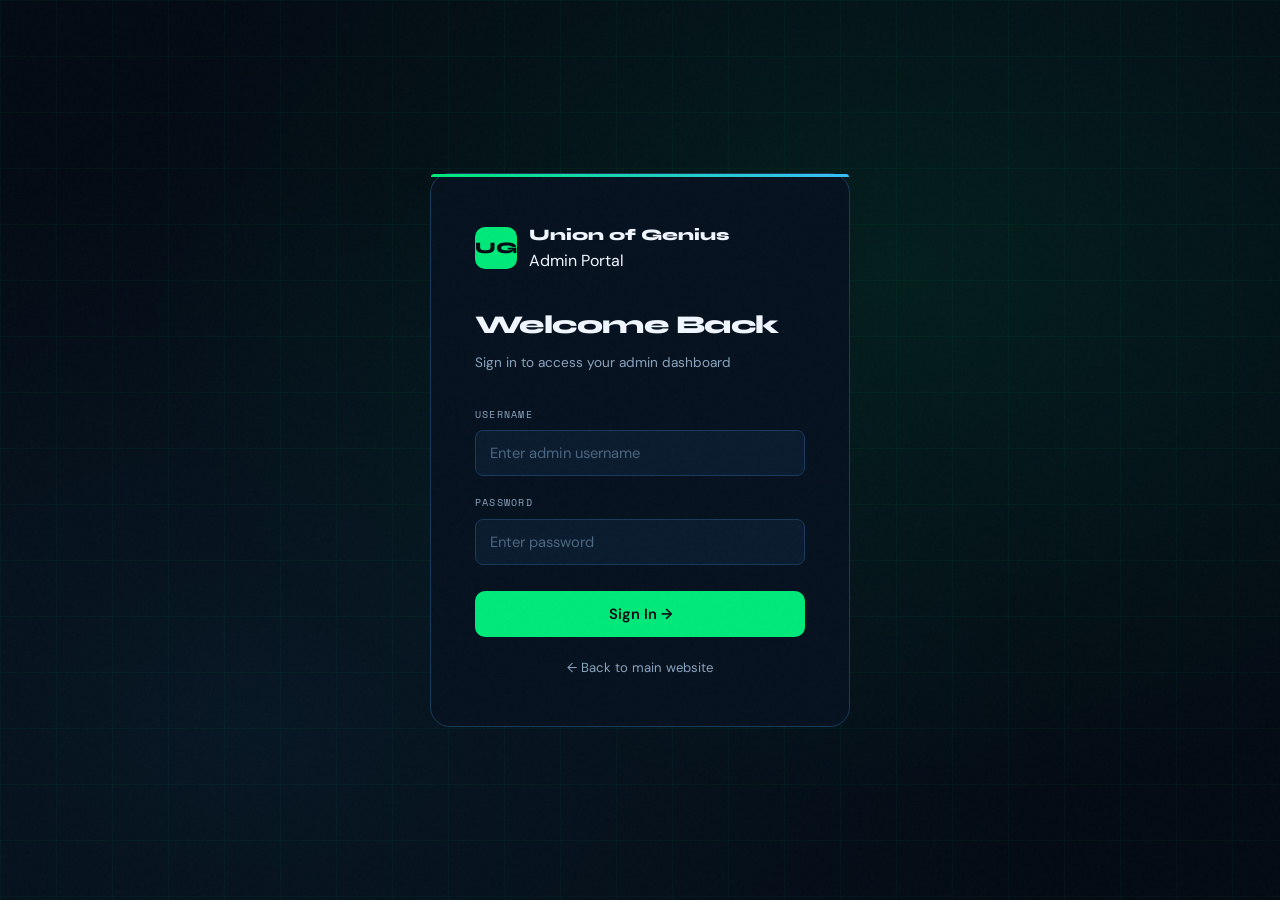
==== admin/admin.html @ cf01356b "Add files via upload" ====
<!DOCTYPE html>
<html lang="en">
<head>
  <meta charset="UTF-8">
  <meta name="viewport" content="width=device-width, initial-scale=1.0">
  <title>Admin Panel — Union of Genius</title>
  <link rel="preconnect" href="https://fonts.googleapis.com">
  <link href="https://fonts.googleapis.com/css2?family=Syne:wght@400;600;700;800&family=DM+Sans:opsz,wght@9..40,300;9..40,400;9..40,500&family=Space+Mono:wght@400;700&display=swap" rel="stylesheet">
  <style>
    /* ── VARIABLES ── */
    :root {
      --bg-deep: #040b14;
      --bg-card: #071220;
      --bg-mid: #0a1c2e;
      --accent-green: #00e879;
      --accent-green-dim: #00e87920;
      --accent-amber: #ffb547;
      --accent-blue: #38bdf8;
      --accent-red: #ff5b5b;
      --text-primary: #f0f6ff;
      --text-muted: #8ba4be;
      --text-dim: #4d6680;
      --border: #0f2540;
      --border-bright: #1a3a5c;
      --font-display: 'Syne', sans-serif;
      --font-body: 'DM Sans', sans-serif;
      --font-mono: 'Space Mono', monospace;
      --sidebar-w: 240px;
      --radius: 12px;
    }

    *, *::before, *::after { box-sizing: border-box; margin: 0; padding: 0; }
    html { scroll-behavior: smooth; }
    body {
      background: var(--bg-deep);
      color: var(--text-primary);
      font-family: var(--font-body);
      line-height: 1.6;
      min-height: 100vh;
    }
    ::selection { background: var(--accent-green); color: var(--bg-deep); }
    ::-webkit-scrollbar { width: 4px; }
    ::-webkit-scrollbar-track { background: var(--bg-deep); }
    ::-webkit-scrollbar-thumb { background: var(--accent-green); border-radius: 2px; }

    /* ── NOISE ── */
    body::before {
      content: '';
      position: fixed; inset: 0;
      background-image: url("data:image/svg+xml,%3Csvg viewBox='0 0 256 256' xmlns='http://www.w3.org/2000/svg'%3E%3Cfilter id='n'%3E%3CfeTurbulence type='fractalNoise' baseFrequency='0.9' numOctaves='4' stitchTiles='stitch'/%3E%3C/filter%3E%3Crect width='100%25' height='100%25' filter='url(%23n)' opacity='0.035'/%3E%3C/svg%3E");
      pointer-events: none; z-index: 9999; opacity: 0.4;
    }

    /* ════════════ LOGIN SCREEN ════════════ */
    #login-screen {
      min-height: 100vh;
      display: flex;
      align-items: center;
      justify-content: center;
      padding: 24px;
      background:
        radial-gradient(ellipse at 70% 30%, rgba(0,232,121,0.09) 0%, transparent 60%),
        radial-gradient(ellipse at 20% 80%, rgba(56,189,248,0.07) 0%, transparent 55%),
        var(--bg-deep);
    }
    #login-screen::after {
      content: '';
      position: fixed; inset: 0;
      background-image: linear-gradient(rgba(0,232,121,0.04) 1px, transparent 1px),
        linear-gradient(90deg, rgba(0,232,121,0.04) 1px, transparent 1px);
      background-size: 56px 56px;
      pointer-events: none;
    }
    .login-box {
      background: var(--bg-card);
      border: 1px solid var(--border-bright);
      border-radius: 20px;
      padding: 48px 44px;
      width: 100%;
      max-width: 420px;
      position: relative;
      z-index: 1;
      animation: fadeUp .5s ease both;
    }
    @keyframes fadeUp { from{opacity:0;transform:translateY(24px)} to{opacity:1;transform:translateY(0)} }
    .login-box::before {
      content: '';
      position: absolute; top: 0; left: 0; right: 0; height: 3px;
      background: linear-gradient(90deg, var(--accent-green), var(--accent-blue));
      border-radius: 20px 20px 0 0;
    }
    .login-logo {
      display: flex; align-items: center; gap: 12px; margin-bottom: 32px;
    }
    .login-logo-icon {
      width: 42px; height: 42px; background: var(--accent-green);
      border-radius: 10px; display: flex; align-items: center; justify-content: center;
      font-family: var(--font-display); font-weight: 800; font-size: 1rem; color: var(--bg-deep);
    }
    .login-logo-text { font-family: var(--font-display); font-weight: 800; font-size: 1rem; }
    .login-logo-sub { font-family: var(--font-mono); font-size: 0.58rem; color: var(--accent-green); letter-spacing: 0.1em; text-transform: uppercase; }
    .login-box h2 { font-family: var(--font-display); font-size: 1.6rem; font-weight: 800; margin-bottom: 6px; letter-spacing: -0.02em; }
    .login-box .login-sub { font-size: 0.85rem; color: var(--text-muted); margin-bottom: 32px; }
    .form-group { margin-bottom: 18px; }
    .form-group label {
      display: block; font-family: var(--font-mono); font-size: 0.65rem;
      letter-spacing: 0.12em; text-transform: uppercase; color: var(--text-muted); margin-bottom: 8px;
    }
    .form-group input, .form-group select, .form-group textarea {
      width: 100%; background: var(--bg-mid); border: 1px solid var(--border-bright);
      border-radius: 8px; padding: 12px 14px; color: var(--text-primary);
      font-family: var(--font-body); font-size: 0.92rem; outline: none;
      transition: border-color .2s, box-shadow .2s;
    }
    .form-group input:focus, .form-group select:focus, .form-group textarea:focus {
      border-color: var(--accent-green); box-shadow: 0 0 0 3px rgba(0,232,121,.1);
    }
    .form-group input::placeholder { color: var(--text-dim); }
    .btn {
      display: inline-flex; align-items: center; gap: 8px; padding: 13px 24px;
      border-radius: 10px; font-family: var(--font-body); font-weight: 600;
      font-size: 0.92rem; cursor: pointer; border: none; transition: all .22s; text-decoration: none;
    }
    .btn-primary { background: var(--accent-green); color: var(--bg-deep); }
    .btn-primary:hover { background: #00ff88; transform: translateY(-1px); box-shadow: 0 8px 24px rgba(0,232,121,.28); }
    .btn-full { width: 100%; justify-content: center; }
    .btn-sm { padding: 7px 14px; font-size: 0.8rem; border-radius: 7px; }
    .btn-outline { background: transparent; color: var(--text-primary); border: 1px solid var(--border-bright); }
    .btn-outline:hover { border-color: var(--accent-green); color: var(--accent-green); }
    .btn-danger { background: var(--accent-red); color: #fff; }
    .btn-danger:hover { background: #ff3a3a; }
    .login-error {
      background: rgba(255,91,91,.12); border: 1px solid rgba(255,91,91,.3);
      color: var(--accent-red); border-radius: 8px; padding: 10px 14px;
      font-size: 0.84rem; margin-bottom: 18px; display: none;
    }
    .login-back {
      display: flex; align-items: center; gap: 6px; margin-top: 20px;
      font-size: 0.82rem; color: var(--text-muted); justify-content: center;
      text-decoration: none; transition: color .2s;
    }
    .login-back:hover { color: var(--accent-green); }

    /* ════════════ ADMIN LAYOUT ════════════ */
    #admin-panel { display: none; }
    #admin-panel.visible { display: flex; min-height: 100vh; }

    /* SIDEBAR */
    .sidebar {
      width: var(--sidebar-w);
      background: var(--bg-card);
      border-right: 1px solid var(--border);
      display: flex; flex-direction: column;
      position: fixed; top: 0; left: 0; bottom: 0;
      z-index: 100;
      transition: transform .3s;
    }
    .sidebar-logo {
      display: flex; align-items: center; gap: 10px;
      padding: 22px 20px; border-bottom: 1px solid var(--border);
    }
    .sidebar-logo-icon {
      width: 34px; height: 34px; background: var(--accent-green); border-radius: 7px;
      display: flex; align-items: center; justify-content: center;
      font-family: var(--font-display); font-weight: 800; font-size: 0.82rem; color: var(--bg-deep);
    }
    .sidebar-logo-text { font-family: var(--font-display); font-weight: 700; font-size: 0.88rem; }
    .sidebar-logo-badge {
      font-family: var(--font-mono); font-size: 0.55rem; color: var(--accent-green);
      letter-spacing: 0.1em; text-transform: uppercase;
    }
    .sidebar-nav { padding: 16px 10px; flex: 1; }
    .sidebar-section-label {
      font-family: var(--font-mono); font-size: 0.58rem; letter-spacing: 0.14em;
      text-transform: uppercase; color: var(--text-dim); padding: 10px 10px 6px;
    }
    .sidebar-link {
      display: flex; align-items: center; gap: 10px; padding: 10px 12px;
      border-radius: 8px; cursor: pointer; transition: background .18s, color .18s;
      color: var(--text-muted); font-size: 0.88rem; font-weight: 500; margin-bottom: 2px;
      border: none; background: none; width: 100%; text-align: left;
    }
    .sidebar-link:hover { background: var(--border); color: var(--text-primary); }
    .sidebar-link.active { background: var(--accent-green-dim); color: var(--accent-green); }
    .sidebar-link .link-icon { font-size: 1rem; width: 20px; text-align: center; }
    .sidebar-link .badge {
      margin-left: auto; background: var(--accent-green); color: var(--bg-deep);
      font-family: var(--font-mono); font-size: 0.6rem; padding: 2px 7px; border-radius: 100px; font-weight: 700;
    }
    .sidebar-footer {
      padding: 16px; border-top: 1px solid var(--border);
    }
    .admin-user {
      display: flex; align-items: center; gap: 10px; margin-bottom: 12px;
    }
    .admin-avatar {
      width: 34px; height: 34px; background: var(--accent-green); border-radius: 50%;
      display: flex; align-items: center; justify-content: center;
      font-family: var(--font-display); font-weight: 800; font-size: 0.75rem; color: var(--bg-deep);
    }
    .admin-name { font-size: 0.84rem; font-weight: 600; }
    .admin-role { font-family: var(--font-mono); font-size: 0.58rem; color: var(--accent-green); letter-spacing: 0.08em; }
    .logout-btn {
      width: 100%; display: flex; align-items: center; gap: 8px;
      padding: 9px 12px; background: transparent; border: 1px solid var(--border);
      border-radius: 8px; color: var(--text-muted); font-size: 0.82rem; cursor: pointer;
      transition: all .2s; font-family: var(--font-body);
    }
    .logout-btn:hover { border-color: var(--accent-red); color: var(--accent-red); }

    /* MAIN CONTENT */
    .main-content {
      margin-left: var(--sidebar-w);
      flex: 1; padding: 32px;
      min-height: 100vh;
    }
    .topbar {
      display: flex; align-items: center; justify-content: space-between;
      margin-bottom: 32px; flex-wrap: wrap; gap: 16px;
    }
    .topbar h1 { font-family: var(--font-display); font-size: 1.8rem; font-weight: 800; letter-spacing: -0.02em; }
    .topbar-right { display: flex; align-items: center; gap: 12px; }
    .label { font-family: var(--font-mono); font-size: 0.65rem; letter-spacing: 0.16em; text-transform: uppercase; color: var(--accent-green); }

    /* PANELS */
    .panel { display: none; }
    .panel.active { display: block; }

    /* STATS STRIP */
    .stats-strip {
      display: grid; grid-template-columns: repeat(4,1fr); gap: 16px; margin-bottom: 28px;
    }
    .stat-tile {
      background: var(--bg-card); border: 1px solid var(--border);
      border-radius: var(--radius); padding: 20px 22px; position: relative; overflow: hidden;
    }
    .stat-tile::before {
      content: ''; position: absolute; top: 0; left: 0; width: 3px; height: 100%;
      background: var(--accent-green);
    }
    .stat-tile.amber::before { background: var(--accent-amber); }
    .stat-tile.blue::before { background: var(--accent-blue); }
    .stat-tile.red::before { background: var(--accent-red); }
    .stat-tile-num { font-family: var(--font-display); font-size: 2rem; font-weight: 800; line-height: 1; margin-bottom: 4px; }
    .stat-tile-label { font-size: 0.78rem; color: var(--text-muted); }

    /* TABLE */
    .table-wrap {
      background: var(--bg-card); border: 1px solid var(--border);
      border-radius: var(--radius); overflow: hidden;
    }
    .table-toolbar {
      display: flex; align-items: center; gap: 12px; padding: 16px 20px;
      border-bottom: 1px solid var(--border); flex-wrap: wrap;
    }
    .table-toolbar h3 { font-family: var(--font-display); font-size: 1rem; font-weight: 700; margin-right: auto; }
    .search-input {
      background: var(--bg-mid); border: 1px solid var(--border-bright); border-radius: 7px;
      padding: 8px 12px; color: var(--text-primary); font-family: var(--font-body);
      font-size: 0.84rem; outline: none; width: 200px;
    }
    .search-input:focus { border-color: var(--accent-green); }
    .search-input::placeholder { color: var(--text-dim); }
    select.filter-select {
      background: var(--bg-mid); border: 1px solid var(--border-bright); border-radius: 7px;
      padding: 8px 12px; color: var(--text-primary); font-family: var(--font-body);
      font-size: 0.84rem; outline: none; cursor: pointer;
    }
    select.filter-select:focus { border-color: var(--accent-green); }
    .data-table { width: 100%; border-collapse: collapse; }
    .data-table th {
      text-align: left; padding: 12px 16px;
      font-family: var(--font-mono); font-size: 0.62rem; letter-spacing: 0.1em;
      text-transform: uppercase; color: var(--text-dim); border-bottom: 1px solid var(--border);
      background: var(--bg-mid);
    }
    .data-table td {
      padding: 13px 16px; font-size: 0.85rem; color: var(--text-muted);
      border-bottom: 1px solid var(--border);
    }
    .data-table tr:last-child td { border-bottom: none; }
    .data-table tbody tr { transition: background .15s; }
    .data-table tbody tr:hover { background: rgba(255,255,255,.02); }
    .td-name { color: var(--text-primary); font-weight: 500; }
    .td-event {
      display: inline-flex; align-items: center; padding: 3px 10px;
      border-radius: 100px; font-family: var(--font-mono); font-size: 0.62rem;
      letter-spacing: .08em; text-transform: uppercase;
      background: var(--accent-green-dim); color: var(--accent-green);
      border: 1px solid rgba(0,232,121,.2);
    }
    .td-level {
      display: inline-flex; align-items: center; padding: 2px 9px;
      border-radius: 100px; font-size: 0.7rem;
      background: rgba(56,189,248,.1); color: var(--accent-blue);
      border: 1px solid rgba(56,189,248,.2);
    }
    .td-date { font-family: var(--font-mono); font-size: 0.7rem; color: var(--text-dim); }
    .empty-state {
      text-align: center; padding: 60px 20px; color: var(--text-muted);
    }
    .empty-state .icon { font-size: 3rem; margin-bottom: 12px; display: block; }
    .empty-state p { font-size: 0.9rem; }
    .table-footer {
      padding: 12px 20px; border-top: 1px solid var(--border);
      display: flex; align-items: center; justify-content: space-between;
      flex-wrap: wrap; gap: 8px;
    }
    .table-count { font-family: var(--font-mono); font-size: 0.68rem; color: var(--text-dim); }
    .export-btn {
      display: flex; align-items: center; gap: 6px; padding: 7px 14px;
      background: transparent; border: 1px solid var(--border-bright);
      border-radius: 7px; color: var(--text-muted); font-size: 0.8rem;
      cursor: pointer; font-family: var(--font-body); transition: all .2s;
    }
    .export-btn:hover { border-color: var(--accent-green); color: var(--accent-green); }

    /* BLOG EDITOR */
    .blog-editor-grid {
      display: grid; grid-template-columns: 1fr 340px; gap: 24px; align-items: start;
    }
    .card {
      background: var(--bg-card); border: 1px solid var(--border);
      border-radius: var(--radius); overflow: hidden;
    }
    .card-header {
      padding: 16px 22px; border-bottom: 1px solid var(--border);
      display: flex; align-items: center; gap: 12px;
    }
    .card-header h3 { font-family: var(--font-display); font-size: 1rem; font-weight: 700; flex: 1; }
    .card-body { padding: 22px; }
    .form-row { display: grid; grid-template-columns: 1fr 1fr; gap: 14px; }
    .form-group textarea {
      width: 100%; background: var(--bg-mid); border: 1px solid var(--border-bright);
      border-radius: 8px; padding: 12px 14px; color: var(--text-primary);
      font-family: var(--font-body); font-size: 0.88rem; outline: none;
      transition: border-color .2s; resize: vertical;
    }
    .form-group textarea:focus { border-color: var(--accent-green); box-shadow: 0 0 0 3px rgba(0,232,121,.1); }
    .char-count { font-family: var(--font-mono); font-size: 0.62rem; color: var(--text-dim); text-align: right; margin-top: 4px; }
    .blog-preview {
      background: var(--bg-mid); border-radius: 10px; padding: 20px;
      margin-top: 16px;
    }
    .blog-preview-cat { font-family: var(--font-mono); font-size: 0.62rem; color: var(--accent-green); letter-spacing: .1em; text-transform: uppercase; margin-bottom: 8px; }
    .blog-preview h4 { font-family: var(--font-display); font-size: 1.05rem; font-weight: 700; margin-bottom: 8px; line-height: 1.3; }
    .blog-preview p { font-size: 0.82rem; color: var(--text-muted); line-height: 1.6; }
    .blog-preview-meta { font-family: var(--font-mono); font-size: 0.62rem; color: var(--text-dim); margin-top: 12px; }
    .blog-list { display: flex; flex-direction: column; gap: 12px; }
    .blog-list-item {
      background: var(--bg-mid); border: 1px solid var(--border);
      border-radius: 10px; padding: 14px 16px; display: flex; gap: 12px; align-items: flex-start;
    }
    .blog-list-icon { font-size: 1.5rem; flex-shrink: 0; }
    .blog-list-info { flex: 1; min-width: 0; }
    .blog-list-title { font-family: var(--font-display); font-size: 0.88rem; font-weight: 700; margin-bottom: 3px; white-space: nowrap; overflow: hidden; text-overflow: ellipsis; }
    .blog-list-meta { font-family: var(--font-mono); font-size: 0.62rem; color: var(--text-dim); }
    .blog-list-actions { display: flex; gap: 6px; flex-shrink: 0; }
    .icon-btn {
      width: 30px; height: 30px; border-radius: 6px; border: 1px solid var(--border);
      background: transparent; cursor: pointer; display: flex; align-items: center;
      justify-content: center; font-size: 0.8rem; transition: all .2s; color: var(--text-muted);
    }
    .icon-btn:hover { border-color: var(--accent-red); color: var(--accent-red); }
    .draft-badge {
      font-family: var(--font-mono); font-size: 0.58rem; padding: 2px 7px;
      border-radius: 100px; background: rgba(255,181,71,.15); color: var(--accent-amber);
      border: 1px solid rgba(255,181,71,.2); letter-spacing: .06em;
    }
    .live-badge {
      font-family: var(--font-mono); font-size: 0.58rem; padding: 2px 7px;
      border-radius: 100px; background: var(--accent-green-dim); color: var(--accent-green);
      border: 1px solid rgba(0,232,121,.2); letter-spacing: .06em;
    }

    /* SUBSCRIPTIONS */
    .sub-stats {
      display: grid; grid-template-columns: repeat(3,1fr); gap: 16px; margin-bottom: 24px;
    }
    .sub-chart-bar {
      display: flex; flex-direction: column; gap: 10px;
    }
    .bar-row { display: flex; align-items: center; gap: 12px; }
    .bar-label { font-size: 0.8rem; color: var(--text-muted); width: 120px; flex-shrink: 0; }
    .bar-track { flex: 1; background: var(--bg-mid); border-radius: 100px; height: 8px; overflow: hidden; }
    .bar-fill { height: 100%; border-radius: 100px; background: var(--accent-green); transition: width 1s ease; }
    .bar-count { font-family: var(--font-mono); font-size: 0.68rem; color: var(--text-muted); width: 32px; text-align: right; flex-shrink: 0; }

    /* TOAST */
    .toast {
      position: fixed; bottom: 24px; right: 24px; z-index: 9000;
      background: var(--bg-card); border: 1px solid var(--accent-green);
      border-radius: 12px; padding: 14px 20px; max-width: 300px;
      transform: translateY(100px); opacity: 0; transition: all .35s;
    }
    .toast.show { transform: translateY(0); opacity: 1; }
    .toast-title { font-family: var(--font-mono); font-size: 0.65rem; color: var(--accent-green); letter-spacing: .1em; text-transform: uppercase; margin-bottom: 4px; }
    .toast p { font-size: 0.82rem; color: var(--text-muted); }

    /* DELETE CONFIRM MODAL */
    .modal-overlay {
      position: fixed; inset: 0; background: rgba(4,11,20,.85);
      backdrop-filter: blur(8px); z-index: 500; display: none;
      align-items: center; justify-content: center;
    }
    .modal-overlay.show { display: flex; }
    .modal-box {
      background: var(--bg-card); border: 1px solid var(--border-bright);
      border-radius: 16px; padding: 32px; max-width: 380px; width: 90%;
      animation: fadeUp .3s ease both;
    }
    .modal-box h3 { font-family: var(--font-display); font-size: 1.15rem; margin-bottom: 10px; }
    .modal-box p { font-size: 0.88rem; color: var(--text-muted); margin-bottom: 24px; line-height: 1.6; }
    .modal-actions { display: flex; gap: 12px; justify-content: flex-end; }

    /* MOBILE SIDEBAR TOGGLE */
    .mob-sidebar-btn {
      display: none; position: fixed; top: 16px; left: 16px; z-index: 200;
      width: 40px; height: 40px; background: var(--bg-card); border: 1px solid var(--border);
      border-radius: 8px; align-items: center; justify-content: center; cursor: pointer;
      font-size: 1.1rem;
    }

    @media (max-width: 900px) {
      .sidebar { transform: translateX(-100%); }
      .sidebar.open { transform: translateX(0); }
      .main-content { margin-left: 0; }
      .mob-sidebar-btn { display: flex; }
      .stats-strip { grid-template-columns: 1fr 1fr; }
      .blog-editor-grid { grid-template-columns: 1fr; }
      .sub-stats { grid-template-columns: 1fr; }
    }
    @media (max-width: 600px) {
      .main-content { padding: 16px; }
      .stats-strip { grid-template-columns: 1fr 1fr; }
      .form-row { grid-template-columns: 1fr; }
      .topbar h1 { font-size: 1.4rem; }
    }
  </style>
</head>
<body>

<!-- ════════════════════════════
     LOGIN SCREEN
════════════════════════════ -->
<div id="login-screen">
  <div class="login-box">
    <div class="login-logo">
      <div class="login-logo-icon">UG</div>
      <div>
        <div class="login-logo-text">Union of Genius</div>
        <div class="login-logo-badge">Admin Portal</div>
      </div>
    </div>
    <h2>Welcome Back</h2>
    <p class="login-sub">Sign in to access your admin dashboard</p>

    <div class="login-error" id="login-error">
      Incorrect username or password. Please try again.
    </div>

    <form id="login-form" novalidate>
      <div class="form-group">
        <label for="l-user">Username</label>
        <input type="text" id="l-user" placeholder="Enter admin username" autocomplete="username">
      </div>
      <div class="form-group">
        <label for="l-pass">Password</label>
        <input type="password" id="l-pass" placeholder="Enter password" autocomplete="current-password">
      </div>
      <button type="submit" class="btn btn-primary btn-full" style="margin-top:8px;">
        Sign In →
      </button>
    </form>

    <a href="index.html" class="login-back">← Back to main website</a>
  </div>
</div>

<!-- ════════════════════════════
     ADMIN PANEL
════════════════════════════ -->
<button class="mob-sidebar-btn" id="mob-sidebar-btn" aria-label="Menu">☰</button>

<div id="admin-panel">

  <!-- SIDEBAR -->
  <aside class="sidebar" id="sidebar">
    <div class="sidebar-logo">
      <div class="sidebar-logo-icon">UG</div>
      <div>
        <div class="sidebar-logo-text">Union of Genius</div>
        <div class="sidebar-logo-badge">Admin Dashboard</div>
      </div>
    </div>

    <nav class="sidebar-nav">
      <div class="sidebar-section-label">Overview</div>
      <button class="sidebar-link active" data-panel="dashboard">
        <span class="link-icon">📊</span> Dashboard
      </button>

      <div class="sidebar-section-label" style="margin-top:12px;">Management</div>
      <button class="sidebar-link" data-panel="registrations">
        <span class="link-icon">📋</span> Registrations
        <span class="badge" id="reg-badge">0</span>
      </button>
      <button class="sidebar-link" data-panel="blog">
        <span class="link-icon">✍️</span> Blog Manager
      </button>
      <button class="sidebar-link" data-panel="subscriptions">
        <span class="link-icon">📬</span> Subscriptions
        <span class="badge" id="sub-badge" style="background:var(--accent-blue);color:var(--bg-deep);">0</span>
      </button>
      <button class="sidebar-link" data-panel="contacts">
        <span class="link-icon">💬</span> Messages
        <span class="badge" id="msg-badge" style="background:var(--accent-amber);color:var(--bg-deep);">0</span>
      </button>
    </nav>

    <div class="sidebar-footer">
      <div class="admin-user">
        <div class="admin-avatar">AD</div>
        <div>
          <div class="admin-name">Admin</div>
          <div class="admin-role">Super Admin</div>
        </div>
      </div>
      <button class="logout-btn" id="logout-btn">
        <span>🚪</span> Sign Out
      </button>
    </div>
  </aside>

  <!-- MAIN -->
  <main class="main-content">

    <!-- ── DASHBOARD ── -->
    <div class="panel active" id="panel-dashboard">
      <div class="topbar">
        <div>
          <div class="label" style="margin-bottom:6px;">Overview</div>
          <h1>Dashboard</h1>
        </div>
        <div class="topbar-right">
          <span style="font-family:var(--font-mono);font-size:0.72rem;color:var(--text-muted);" id="dash-time"></span>
          <a href="index.html" target="_blank" class="btn btn-outline btn-sm">View Site ↗</a>
        </div>
      </div>

      <div class="stats-strip">
        <div class="stat-tile">
          <div class="stat-tile-num" id="d-total-regs">0</div>
          <div class="stat-tile-label">Total Registrations</div>
        </div>
        <div class="stat-tile amber">
          <div class="stat-tile-num" id="d-total-subs">0</div>
          <div class="stat-tile-label">Newsletter Subscribers</div>
        </div>
        <div class="stat-tile blue">
          <div class="stat-tile-num" id="d-total-msgs">0</div>
          <div class="stat-tile-label">Contact Messages</div>
        </div>
        <div class="stat-tile" style="--accent-green:#a78bfa;">
          <div class="stat-tile-num" id="d-total-blogs">0</div>
          <div class="stat-tile-label">Blog Posts</div>
        </div>
      </div>

      <!-- Recent Registrations -->
      <div class="table-wrap" style="margin-bottom:24px;">
        <div class="table-toolbar">
          <h3>Recent Registrations</h3>
          <button class="btn btn-outline btn-sm" onclick="switchPanel('registrations')">View All →</button>
        </div>
        <table class="data-table" id="dash-reg-table">
          <thead>
            <tr>
              <th>Name</th><th>Event</th><th>State</th><th>Registered</th>
            </tr>
          </thead>
          <tbody id="dash-reg-body">
            <tr><td colspan="4"><div class="empty-state"><span class="icon">📋</span><p>No registrations yet</p></div></td></tr>
          </tbody>
        </table>
      </div>

      <!-- Recent Messages -->
      <div class="table-wrap">
        <div class="table-toolbar">
          <h3>Recent Messages</h3>
          <button class="btn btn-outline btn-sm" onclick="switchPanel('contacts')">View All →</button>
        </div>
        <table class="data-table">
          <thead>
            <tr><th>Name</th><th>Email</th><th>Subject</th><th>Date</th></tr>
          </thead>
          <tbody id="dash-msg-body">
            <tr><td colspan="4"><div class="empty-state"><span class="icon">💬</span><p>No messages yet</p></div></td></tr>
          </tbody>
        </table>
      </div>
    </div>

    <!-- ── REGISTRATIONS ── -->
    <div class="panel" id="panel-registrations">
      <div class="topbar">
        <div>
          <div class="label" style="margin-bottom:6px;">Event Management</div>
          <h1>Registrations</h1>
        </div>
        <div class="topbar-right">
          <button class="export-btn" id="export-csv-btn">⬇ Export CSV</button>
        </div>
      </div>

      <div class="stats-strip" style="grid-template-columns:repeat(5,1fr);">
        <div class="stat-tile" id="rt-all-tile"><div class="stat-tile-num" id="rt-all">0</div><div class="stat-tile-label">All Events</div></div>
        <div class="stat-tile" id="rt-tf-tile"><div class="stat-tile-num" id="rt-tf">0</div><div class="stat-tile-label">TechFest</div></div>
        <div class="stat-tile amber" id="rt-ai-tile"><div class="stat-tile-num" id="rt-ai">0</div><div class="stat-tile-label">AI Summit</div></div>
        <div class="stat-tile blue" id="rt-git-tile"><div class="stat-tile-num" id="rt-git">0</div><div class="stat-tile-label">Girls in Tech</div></div>
        <div class="stat-tile" id="rt-h-tile"><div class="stat-tile-num" id="rt-h">0</div><div class="stat-tile-label">Hackathon + Others</div></div>
      </div>

      <div class="table-wrap">
        <div class="table-toolbar">
          <h3>All Registrations</h3>
          <input class="search-input" id="reg-search" placeholder="Search name or email…">
          <select class="filter-select" id="reg-event-filter">
            <option value="">All Events</option>
            <option value="techfest-2025">TechFest Nigeria 2025</option>
            <option value="ai-summit-abuja">AI Summit Abuja</option>
            <option value="girls-in-tech-ph">Girls in Tech PH</option>
            <option value="hackathon-kano">Northern Hackathon</option>
            <option value="digital-literacy-enugu">Digital Literacy Enugu</option>
          </select>
          <select class="filter-select" id="reg-level-filter">
            <option value="">All Levels</option>
            <option value="beginner">Beginner</option>
            <option value="intermediate">Intermediate</option>
            <option value="advanced">Advanced</option>
            <option value="expert">Expert</option>
          </select>
        </div>
        <div style="overflow-x:auto;">
          <table class="data-table">
            <thead>
              <tr>
                <th>ID</th><th>Name</th><th>Email</th><th>Phone</th>
                <th>State</th><th>Event</th><th>Level</th>
                <th>Organisation</th><th>Newsletter</th><th>Date</th><th></th>
              </tr>
            </thead>
            <tbody id="reg-table-body">
              <tr><td colspan="11"><div class="empty-state"><span class="icon">📋</span><p>No registrations yet. They'll appear here once people register on the main site.</p></div></td></tr>
            </tbody>
          </table>
        </div>
        <div class="table-footer">
          <span class="table-count" id="reg-count">0 records</span>
          <button class="export-btn" onclick="exportCSV()">⬇ Export CSV</button>
        </div>
      </div>
    </div>

    <!-- ── BLOG MANAGER ── -->
    <div class="panel" id="panel-blog">
      <div class="topbar">
        <div>
          <div class="label" style="margin-bottom:6px;">Content Management</div>
          <h1>Blog Manager</h1>
        </div>
      </div>

      <div class="blog-editor-grid">
        <!-- Editor -->
        <div>
          <div class="card" style="margin-bottom:24px;">
            <div class="card-header">
              <h3 id="blog-form-title">New Blog Post</h3>
              <button class="btn btn-outline btn-sm" id="blog-reset-btn">Clear</button>
            </div>
            <div class="card-body">
              <input type="hidden" id="blog-edit-id">
              <div class="form-group">
                <label>Post Title *</label>
                <input type="text" id="blog-title" placeholder="Enter a compelling headline…">
              </div>
              <div class="form-row">
                <div class="form-group">
                  <label>Category *</label>
                  <select id="blog-category">
                    <option value="">Select category</option>
                    <option>Artificial Intelligence</option>
                    <option>Girls in Tech</option>
                    <option>Policy</option>
                    <option>Cybersecurity</option>
                    <option>Digital Economy</option>
                    <option>Digital Literacy</option>
                    <option>Entrepreneurship</option>
                    <option>Events</option>
                    <option>Alumni Stories</option>
                    <option>Announcements</option>
                  </select>
                </div>
                <div class="form-group">
                  <label>Author *</label>
                  <input type="text" id="blog-author" placeholder="Author name">
                </div>
              </div>
              <div class="form-group">
                <label>Cover Emoji / Icon</label>
                <input type="text" id="blog-emoji" placeholder="e.g. 🤖 🔐 📊 (one emoji)">
              </div>
              <div class="form-group">
                <label>Short Excerpt * <span style="color:var(--text-dim);font-size:0.7em;">(shown on blog card)</span></label>
                <textarea id="blog-excerpt" rows="3" placeholder="A 1–2 sentence summary shown on the blog listing page…"></textarea>
                <div class="char-count"><span id="excerpt-count">0</span>/180 characters</div>
              </div>
              <div class="form-group">
                <label>Full Article Content *</label>
                <textarea id="blog-content" rows="10" placeholder="Write your full article here. You can use line breaks for paragraphs…"></textarea>
              </div>
              <div class="form-group">
                <label>Status</label>
                <select id="blog-status">
                  <option value="live">Live (visible on site)</option>
                  <option value="draft">Draft (saved, not published)</option>
                </select>
              </div>

              <!-- Live Preview -->
              <div class="blog-preview" id="blog-preview">
                <div class="blog-preview-cat" id="prev-cat">Category</div>
                <h4 id="prev-title">Your blog title will appear here…</h4>
                <p id="prev-excerpt">Your excerpt will appear here…</p>
                <div class="blog-preview-meta" id="prev-meta">Author · Date</div>
              </div>

              <div style="display:flex;gap:12px;margin-top:20px;flex-wrap:wrap;">
                <button class="btn btn-primary" id="blog-publish-btn">Publish Post →</button>
                <button class="btn btn-outline" id="blog-draft-btn">Save as Draft</button>
              </div>
            </div>
          </div>
        </div>

        <!-- Post List -->
        <div class="card">
          <div class="card-header">
            <h3>All Posts</h3>
            <span class="label" id="blog-post-count">0 posts</span>
          </div>
          <div class="card-body">
            <div class="blog-list" id="blog-list">
              <div class="empty-state">
                <span class="icon">✍️</span>
                <p>No posts yet. Write your first article!</p>
              </div>
            </div>
          </div>
        </div>
      </div>
    </div>

    <!-- ── SUBSCRIPTIONS ── -->
    <div class="panel" id="panel-subscriptions">
      <div class="topbar">
        <div>
          <div class="label" style="margin-bottom:6px;">Newsletter</div>
          <h1>Subscriptions</h1>
        </div>
        <div class="topbar-right">
          <button class="export-btn" onclick="exportSubs()">⬇ Export CSV</button>
        </div>
      </div>

      <div class="sub-stats">
        <div class="stat-tile">
          <div class="stat-tile-num" id="sub-total">0</div>
          <div class="stat-tile-label">Total Subscribers</div>
        </div>
        <div class="stat-tile amber">
          <div class="stat-tile-num" id="sub-from-reg">0</div>
          <div class="stat-tile-label">Via Event Registration</div>
        </div>
        <div class="stat-tile blue">
          <div class="stat-tile-num" id="sub-direct">0</div>
          <div class="stat-tile-label">Direct Signups</div>
        </div>
      </div>

      <!-- By Event Breakdown -->
      <div class="card" style="margin-bottom:24px;">
        <div class="card-header"><h3>Opt-ins by Event</h3></div>
        <div class="card-body">
          <div class="sub-chart-bar" id="sub-chart"></div>
        </div>
      </div>

      <div class="table-wrap">
        <div class="table-toolbar">
          <h3>Subscriber List</h3>
          <input class="search-input" id="sub-search" placeholder="Search name or email…">
        </div>
        <div style="overflow-x:auto;">
          <table class="data-table">
            <thead>
              <tr><th>Name</th><th>Email</th><th>Source</th><th>Event</th><th>Date</th></tr>
            </thead>
            <tbody id="sub-table-body">
              <tr><td colspan="5"><div class="empty-state"><span class="icon">📬</span><p>No subscribers yet.</p></div></td></tr>
            </tbody>
          </table>
        </div>
        <div class="table-footer">
          <span class="table-count" id="sub-count">0 records</span>
        </div>
      </div>
    </div>

    <!-- ── CONTACTS / MESSAGES ── -->
    <div class="panel" id="panel-contacts">
      <div class="topbar">
        <div>
          <div class="label" style="margin-bottom:6px;">Inbox</div>
          <h1>Messages</h1>
        </div>
        <div class="topbar-right">
          <button class="export-btn" onclick="exportMsgs()">⬇ Export CSV</button>
        </div>
      </div>

      <div class="table-wrap">
        <div class="table-toolbar">
          <h3>All Contact Messages</h3>
          <input class="search-input" id="msg-search" placeholder="Search messages…">
        </div>
        <div style="overflow-x:auto;">
          <table class="data-table">
            <thead>
              <tr><th>Name</th><th>Email</th><th>Subject</th><th>Message</th><th>Date</th><th></th></tr>
            </thead>
            <tbody id="msg-table-body">
              <tr><td colspan="6"><div class="empty-state"><span class="icon">💬</span><p>No messages yet.</p></div></td></tr>
            </tbody>
          </table>
        </div>
        <div class="table-footer">
          <span class="table-count" id="msg-count">0 records</span>
        </div>
      </div>
    </div>

  </main>
</div>

<!-- DELETE CONFIRM MODAL -->
<div class="modal-overlay" id="delete-modal">
  <div class="modal-box">
    <h3>Confirm Delete</h3>
    <p id="delete-modal-msg">Are you sure you want to delete this item? This action cannot be undone.</p>
    <div class="modal-actions">
      <button class="btn btn-outline btn-sm" onclick="closeModal()">Cancel</button>
      <button class="btn btn-danger btn-sm" id="delete-confirm-btn">Delete</button>
    </div>
  </div>
</div>

<!-- TOAST -->
<div class="toast" id="toast">
  <div class="toast-title" id="toast-title">Notice</div>
  <p id="toast-msg"></p>
</div>

<script>
// ─────────────────────────────────────────────
// CREDENTIALS  (change these to your own!)
// ─────────────────────────────────────────────
const ADMIN_USER = 'unionofgenius';
const ADMIN_PASS = 'UOG@Admin2025!';
const SESSION_KEY = 'uog_admin_session';

// ─────────────────────────────────────────────
// DB
// ─────────────────────────────────────────────
const DB_NAME = 'UnionOfGeniusDB';
const DB_VERSION = 2; // bumped to add blogs + subs stores
let db;

function initDB() {
  return new Promise((resolve, reject) => {
    const req = indexedDB.open(DB_NAME, DB_VERSION);
    req.onupgradeneeded = (e) => {
      const d = e.target.result;
      if (!d.objectStoreNames.contains('registrations')) {
        const s = d.createObjectStore('registrations', { keyPath: 'id', autoIncrement: true });
        s.createIndex('email', 'email', { unique: false });
        s.createIndex('event', 'event', { unique: false });
      }
      if (!d.objectStoreNames.contains('contacts')) {
        d.createObjectStore('contacts', { keyPath: 'id', autoIncrement: true });
      }
      if (!d.objectStoreNames.contains('blogs')) {
        const b = d.createObjectStore('blogs', { keyPath: 'id', autoIncrement: true });
        b.createIndex('status', 'status', { unique: false });
      }
      if (!d.objectStoreNames.contains('subscribers')) {
        const sub = d.createObjectStore('subscribers', { keyPath: 'id', autoIncrement: true });
        sub.createIndex('email', 'email', { unique: false });
      }
    };
    req.onsuccess = (e) => { db = e.target.result; resolve(db); };
    req.onerror = (e) => reject(e.target.error);
  });
}

function dbGetAll(store) {
  return new Promise((res, rej) => {
    const tx = db.transaction(store, 'readonly');
    const req = tx.objectStore(store).getAll();
    req.onsuccess = () => res(req.result);
    req.onerror = () => rej(req.error);
  });
}
function dbAdd(store, data) {
  return new Promise((res, rej) => {
    const tx = db.transaction(store, 'readwrite');
    const req = tx.objectStore(store).add(data);
    req.onsuccess = () => res(req.result);
    req.onerror = () => rej(req.error);
  });
}
function dbPut(store, data) {
  return new Promise((res, rej) => {
    const tx = db.transaction(store, 'readwrite');
    const req = tx.objectStore(store).put(data);
    req.onsuccess = () => res(req.result);
    req.onerror = () => rej(req.error);
  });
}
function dbDelete(store, id) {
  return new Promise((res, rej) => {
    const tx = db.transaction(store, 'readwrite');
    const req = tx.objectStore(store).delete(id);
    req.onsuccess = () => res();
    req.onerror = () => rej(req.error);
  });
}

// ─────────────────────────────────────────────
// AUTH
// ─────────────────────────────────────────────
function checkSession() {
  return sessionStorage.getItem(SESSION_KEY) === 'true';
}
function login(user, pass) {
  return user === ADMIN_USER && pass === ADMIN_PASS;
}
function logout() {
  sessionStorage.removeItem(SESSION_KEY);
  document.getElementById('admin-panel').classList.remove('visible');
  document.getElementById('login-screen').style.display = 'flex';
  document.getElementById('l-user').value = '';
  document.getElementById('l-pass').value = '';
}

document.getElementById('login-form').addEventListener('submit', (e) => {
  e.preventDefault();
  const u = document.getElementById('l-user').value.trim();
  const p = document.getElementById('l-pass').value;
  const err = document.getElementById('login-error');
  if (login(u, p)) {
    err.style.display = 'none';
    sessionStorage.setItem(SESSION_KEY, 'true');
    document.getElementById('login-screen').style.display = 'none';
    document.getElementById('admin-panel').classList.add('visible');
    initAdmin();
  } else {
    err.style.display = 'block';
    document.getElementById('l-pass').value = '';
  }
});

document.getElementById('logout-btn').addEventListener('click', logout);

// ─────────────────────────────────────────────
// PANEL ROUTING
// ─────────────────────────────────────────────
function switchPanel(name) {
  document.querySelectorAll('.panel').forEach(p => p.classList.remove('active'));
  document.querySelectorAll('.sidebar-link').forEach(l => l.classList.remove('active'));
  document.getElementById('panel-' + name).classList.add('active');
  document.querySelector(`[data-panel="${name}"]`).classList.add('active');
  // Refresh data when switching
  if (name === 'registrations') loadRegistrations();
  if (name === 'subscriptions') loadSubscriptions();
  if (name === 'contacts') loadContacts();
  if (name === 'blog') loadBlogPosts();
  if (name === 'dashboard') loadDashboard();
  // Close mobile sidebar
  document.getElementById('sidebar').classList.remove('open');
}

document.querySelectorAll('.sidebar-link[data-panel]').forEach(btn => {
  btn.addEventListener('click', () => switchPanel(btn.dataset.panel));
});

// Mobile sidebar toggle
document.getElementById('mob-sidebar-btn').addEventListener('click', () => {
  document.getElementById('sidebar').classList.toggle('open');
});

// ─────────────────────────────────────────────
// TOAST
// ─────────────────────────────────────────────
function showToast(title, msg) {
  const t = document.getElementById('toast');
  document.getElementById('toast-title').textContent = title;
  document.getElementById('toast-msg').textContent = msg;
  t.classList.add('show');
  setTimeout(() => t.classList.remove('show'), 3500);
}

// ─────────────────────────────────────────────
// DELETE MODAL
// ─────────────────────────────────────────────
let _deleteCb = null;
function confirmDelete(message, cb) {
  document.getElementById('delete-modal-msg').textContent = message;
  _deleteCb = cb;
  document.getElementById('delete-modal').classList.add('show');
}
function closeModal() {
  document.getElementById('delete-modal').classList.remove('show');
  _deleteCb = null;
}
document.getElementById('delete-confirm-btn').addEventListener('click', () => {
  if (_deleteCb) _deleteCb();
  closeModal();
});

// ─────────────────────────────────────────────
// HELPERS
// ─────────────────────────────────────────────
function formatDate(iso) {
  if (!iso) return '—';
  const d = new Date(iso);
  return d.toLocaleDateString('en-GB', { day:'2-digit', month:'short', year:'numeric' }) +
    ' ' + d.toLocaleTimeString('en-GB', { hour:'2-digit', minute:'2-digit' });
}
function eventLabel(key) {
  const map = {
    'techfest-2025': 'TechFest 2025',
    'ai-summit-abuja': 'AI Summit Abuja',
    'girls-in-tech-ph': 'Girls in Tech PH',
    'hackathon-kano': 'Northern Hackathon',
    'digital-literacy-enugu': 'Digital Literacy Enugu',
  };
  return map[key] || key || '—';
}
function levelLabel(l) {
  return l ? l.charAt(0).toUpperCase() + l.slice(1) : '—';
}
function escHtml(s) {
  return String(s || '').replace(/&/g,'&amp;').replace(/</g,'&lt;').replace(/>/g,'&gt;').replace(/"/g,'&quot;');
}

// ─────────────────────────────────────────────
// DASHBOARD
// ─────────────────────────────────────────────
async function loadDashboard() {
  const [regs, subs, msgs, blogs] = await Promise.all([
    dbGetAll('registrations'), dbGetAll('subscribers'),
    dbGetAll('contacts'), dbGetAll('blogs')
  ]);
  document.getElementById('d-total-regs').textContent = regs.length;
  document.getElementById('d-total-subs').textContent = subs.length;
  document.getElementById('d-total-msgs').textContent = msgs.length;
  document.getElementById('d-total-blogs').textContent = blogs.length;

  // Badges
  document.getElementById('reg-badge').textContent = regs.length;
  document.getElementById('sub-badge').textContent = subs.length;
  document.getElementById('msg-badge').textContent = msgs.length;

  // Recent 5 registrations
  const tbody = document.getElementById('dash-reg-body');
  const recent = [...regs].sort((a,b) => new Date(b.timestamp)-new Date(a.timestamp)).slice(0,5);
  if (recent.length === 0) {
    tbody.innerHTML = `<tr><td colspan="4"><div class="empty-state"><span class="icon">📋</span><p>No registrations yet</p></div></td></tr>`;
  } else {
    tbody.innerHTML = recent.map(r => `
      <tr>
        <td class="td-name">${escHtml(r.firstName)} ${escHtml(r.lastName)}</td>
        <td><span class="td-event">${escHtml(eventLabel(r.event))}</span></td>
        <td>${escHtml(r.state || '—')}</td>
        <td class="td-date">${formatDate(r.timestamp)}</td>
      </tr>
    `).join('');
  }

  // Recent 5 messages
  const mbody = document.getElementById('dash-msg-body');
  const recentM = [...msgs].sort((a,b) => new Date(b.timestamp)-new Date(a.timestamp)).slice(0,5);
  if (recentM.length === 0) {
    mbody.innerHTML = `<tr><td colspan="4"><div class="empty-state"><span class="icon">💬</span><p>No messages yet</p></div></td></tr>`;
  } else {
    mbody.innerHTML = recentM.map(m => `
      <tr>
        <td class="td-name">${escHtml(m.name)}</td>
        <td>${escHtml(m.email)}</td>
        <td>${escHtml(m.subject)}</td>
        <td class="td-date">${formatDate(m.timestamp)}</td>
      </tr>
    `).join('');
  }

  // Clock
  updateClock();
}

function updateClock() {
  const el = document.getElementById('dash-time');
  if (el) {
    el.textContent = new Date().toLocaleString('en-GB', { weekday:'short', day:'2-digit', month:'short', year:'numeric', hour:'2-digit', minute:'2-digit' });
  }
}

// ─────────────────────────────────────────────
// REGISTRATIONS
// ─────────────────────────────────────────────
let _allRegs = [];

async function loadRegistrations() {
  _allRegs = await dbGetAll('registrations');
  _allRegs.sort((a,b) => new Date(b.timestamp)-new Date(a.timestamp));
  renderRegTable(_allRegs);
  updateRegStats(_allRegs);
  document.getElementById('reg-badge').textContent = _allRegs.length;
  document.getElementById('d-total-regs').textContent = _allRegs.length;
}

function updateRegStats(regs) {
  document.getElementById('rt-all').textContent = regs.length;
  document.getElementById('rt-tf').textContent = regs.filter(r => r.event === 'techfest-2025').length;
  document.getElementById('rt-ai').textContent = regs.filter(r => r.event === 'ai-summit-abuja').length;
  document.getElementById('rt-git').textContent = regs.filter(r => r.event === 'girls-in-tech-ph').length;
  document.getElementById('rt-h').textContent = regs.filter(r =>
    r.event === 'hackathon-kano' || r.event === 'digital-literacy-enugu').length;
}

function renderRegTable(regs) {
  const tbody = document.getElementById('reg-table-body');
  document.getElementById('reg-count').textContent = `${regs.length} record${regs.length !== 1 ? 's' : ''}`;
  if (regs.length === 0) {
    tbody.innerHTML = `<tr><td colspan="11"><div class="empty-state"><span class="icon">📋</span><p>No registrations match your filter.</p></div></td></tr>`;
    return;
  }
  tbody.innerHTML = regs.map(r => `
    <tr>
      <td class="td-date">REG-${String(r.id).padStart(5,'0')}</td>
      <td class="td-name">${escHtml(r.firstName)} ${escHtml(r.lastName)}</td>
      <td>${escHtml(r.email)}</td>
      <td>${escHtml(r.phone || '—')}</td>
      <td>${escHtml(r.state || '—')}</td>
      <td><span class="td-event">${escHtml(eventLabel(r.event))}</span></td>
      <td><span class="td-level">${escHtml(levelLabel(r.experience))}</span></td>
      <td>${escHtml(r.organization || '—')}</td>
      <td style="color:${r.newsletter ? 'var(--accent-green)' : 'var(--text-dim)'}">${r.newsletter ? 'Yes' : 'No'}</td>
      <td class="td-date">${formatDate(r.timestamp)}</td>
      <td>
        <button class="icon-btn" title="Delete" onclick="deleteReg(${r.id})">🗑</button>
      </td>
    </tr>
  `).join('');
}

async function deleteReg(id) {
  confirmDelete('Delete this registration record? This cannot be undone.', async () => {
    await dbDelete('registrations', id);
    showToast('Deleted', 'Registration removed.');
    loadRegistrations();
  });
}

// Search + filter
function filterRegs() {
  const q = document.getElementById('reg-search').value.toLowerCase();
  const ev = document.getElementById('reg-event-filter').value;
  const lv = document.getElementById('reg-level-filter').value;
  let res = _allRegs.filter(r => {
    const name = `${r.firstName} ${r.lastName} ${r.email}`.toLowerCase();
    return (!q || name.includes(q)) &&
      (!ev || r.event === ev) &&
      (!lv || r.experience === lv);
  });
  renderRegTable(res);
}
document.getElementById('reg-search').addEventListener('input', filterRegs);
document.getElementById('reg-event-filter').addEventListener('change', filterRegs);
document.getElementById('reg-level-filter').addEventListener('change', filterRegs);

// CSV export
function exportCSV() {
  if (_allRegs.length === 0) { showToast('Empty', 'No registrations to export.'); return; }
  const headers = ['ID','First Name','Last Name','Email','Phone','State','Organisation','Event','Level','Newsletter','Date'];
  const rows = _allRegs.map(r => [
    `REG-${String(r.id).padStart(5,'0')}`,
    r.firstName, r.lastName, r.email, r.phone || '',
    r.state || '', r.organization || '', eventLabel(r.event),
    levelLabel(r.experience), r.newsletter ? 'Yes' : 'No',
    formatDate(r.timestamp)
  ].map(v => `"${String(v).replace(/"/g,'""')}"`).join(','));
  const csv = [headers.join(','), ...rows].join('\n');
  downloadFile(csv, 'text/csv', `uog-registrations-${Date.now()}.csv`);
  showToast('Exported', 'CSV downloaded successfully.');
}
document.getElementById('export-csv-btn').addEventListener('click', exportCSV);

// ─────────────────────────────────────────────
// BLOG MANAGER
// ─────────────────────────────────────────────
let _blogs = [];

async function loadBlogPosts() {
  _blogs = await dbGetAll('blogs');
  _blogs.sort((a,b) => new Date(b.createdAt)-new Date(a.createdAt));
  renderBlogList();
  document.getElementById('d-total-blogs').textContent = _blogs.length;
  document.getElementById('blog-post-count').textContent = `${_blogs.length} post${_blogs.length !== 1 ? 's' : ''}`;
}

function renderBlogList() {
  const el = document.getElementById('blog-list');
  document.getElementById('blog-post-count').textContent = `${_blogs.length} post${_blogs.length !== 1 ? 's' : ''}`;
  if (_blogs.length === 0) {
    el.innerHTML = `<div class="empty-state"><span class="icon">✍️</span><p>No posts yet.</p></div>`;
    return;
  }
  el.innerHTML = _blogs.map(b => `
    <div class="blog-list-item">
      <div class="blog-list-icon">${escHtml(b.emoji || '📝')}</div>
      <div class="blog-list-info">
        <div class="blog-list-title">${escHtml(b.title)}</div>
        <div class="blog-list-meta">${escHtml(b.category)} · ${escHtml(b.author)} · ${formatDate(b.createdAt)}</div>
        <div style="margin-top:4px;">
          <span class="${b.status === 'live' ? 'live-badge' : 'draft-badge'}">${b.status === 'live' ? '● Live' : '◌ Draft'}</span>
        </div>
      </div>
      <div class="blog-list-actions">
        <button class="icon-btn" title="Edit" onclick="editBlog(${b.id})" style="color:var(--accent-green);border-color:rgba(0,232,121,.3);">✏</button>
        <button class="icon-btn" title="Delete" onclick="deleteBlog(${b.id})">🗑</button>
      </div>
    </div>
  `).join('');
}

// Live preview
['blog-title','blog-excerpt','blog-category','blog-author'].forEach(id => {
  document.getElementById(id).addEventListener('input', updateBlogPreview);
});
document.getElementById('blog-excerpt').addEventListener('input', function() {
  document.getElementById('excerpt-count').textContent = this.value.length;
});

function updateBlogPreview() {
  document.getElementById('prev-cat').textContent = document.getElementById('blog-category').value || 'Category';
  document.getElementById('prev-title').textContent = document.getElementById('blog-title').value || 'Your blog title will appear here…';
  document.getElementById('prev-excerpt').textContent = document.getElementById('blog-excerpt').value || 'Your excerpt will appear here…';
  const author = document.getElementById('blog-author').value || 'Author';
  document.getElementById('prev-meta').textContent = `${author} · ${new Date().toLocaleDateString('en-GB',{day:'2-digit',month:'short',year:'numeric'})}`;
}

async function saveBlog(status) {
  const title = document.getElementById('blog-title').value.trim();
  const category = document.getElementById('blog-category').value;
  const author = document.getElementById('blog-author').value.trim();
  const excerpt = document.getElementById('blog-excerpt').value.trim();
  const content = document.getElementById('blog-content').value.trim();
  const emoji = document.getElementById('blog-emoji').value.trim() || '📝';
  const editId = document.getElementById('blog-edit-id').value;

  if (!title || !category || !author || !excerpt || !content) {
    showToast('Incomplete', 'Please fill in all required fields.');
    return;
  }

  const data = { title, category, author, excerpt, content, emoji, status, updatedAt: new Date().toISOString() };
  if (editId) {
    await dbPut('blogs', { ...data, id: parseInt(editId), createdAt: document.getElementById('blog-edit-id').dataset.created });
    showToast('Updated', `"${title}" has been updated.`);
  } else {
    data.createdAt = new Date().toISOString();
    await dbAdd('blogs', data);
    showToast(status === 'live' ? 'Published!' : 'Saved as Draft', `"${title}" ${status === 'live' ? 'is now live.' : 'saved as draft.'}`);
  }
  resetBlogForm();
  loadBlogPosts();
}

function resetBlogForm() {
  ['blog-title','blog-author','blog-emoji','blog-excerpt','blog-content'].forEach(id => document.getElementById(id).value = '');
  document.getElementById('blog-category').value = '';
  document.getElementById('blog-status').value = 'live';
  document.getElementById('blog-edit-id').value = '';
  document.getElementById('blog-form-title').textContent = 'New Blog Post';
  document.getElementById('excerpt-count').textContent = '0';
  updateBlogPreview();
}

function editBlog(id) {
  const b = _blogs.find(p => p.id === id);
  if (!b) return;
  document.getElementById('blog-edit-id').value = b.id;
  document.getElementById('blog-edit-id').dataset.created = b.createdAt;
  document.getElementById('blog-title').value = b.title;
  document.getElementById('blog-category').value = b.category;
  document.getElementById('blog-author').value = b.author;
  document.getElementById('blog-emoji').value = b.emoji || '';
  document.getElementById('blog-excerpt').value = b.excerpt;
  document.getElementById('blog-content').value = b.content;
  document.getElementById('blog-status').value = b.status;
  document.getElementById('blog-form-title').textContent = 'Edit Post';
  document.getElementById('excerpt-count').textContent = b.excerpt.length;
  updateBlogPreview();
  document.querySelector('.card-header').scrollIntoView({ behavior: 'smooth' });
}

async function deleteBlog(id) {
  const b = _blogs.find(p => p.id === id);
  confirmDelete(`Delete "${b ? b.title : 'this post'}"? This cannot be undone.`, async () => {
    await dbDelete('blogs', id);
    showToast('Deleted', 'Blog post removed.');
    loadBlogPosts();
  });
}

document.getElementById('blog-publish-btn').addEventListener('click', () => {
  document.getElementById('blog-status').value = 'live';
  saveBlog('live');
});
document.getElementById('blog-draft-btn').addEventListener('click', () => saveBlog('draft'));
document.getElementById('blog-reset-btn').addEventListener('click', resetBlogForm);

// ─────────────────────────────────────────────
// SUBSCRIPTIONS
// ─────────────────────────────────────────────
let _subs = [];

async function loadSubscriptions() {
  // Subscribers come from two sources:
  // 1. The 'subscribers' store (direct homepage newsletter signups — future)
  // 2. Registrations where newsletter = true
  const [regs, directSubs] = await Promise.all([dbGetAll('registrations'), dbGetAll('subscribers')]);
  const fromRegs = regs.filter(r => r.newsletter).map(r => ({
    id: 'reg-' + r.id,
    name: `${r.firstName} ${r.lastName}`,
    email: r.email,
    source: 'Event Registration',
    event: eventLabel(r.event),
    timestamp: r.timestamp,
  }));
  _subs = [
    ...fromRegs,
    ...directSubs.map(s => ({ ...s, source: 'Direct Signup', event: '—' }))
  ].sort((a,b) => new Date(b.timestamp)-new Date(a.timestamp));

  document.getElementById('sub-total').textContent = _subs.length;
  document.getElementById('sub-from-reg').textContent = fromRegs.length;
  document.getElementById('sub-direct').textContent = directSubs.length;
  document.getElementById('sub-badge').textContent = _subs.length;
  document.getElementById('d-total-subs').textContent = _subs.length;

  renderSubTable(_subs);
  renderSubChart(fromRegs, regs);
}

function renderSubTable(subs) {
  const tbody = document.getElementById('sub-table-body');
  document.getElementById('sub-count').textContent = `${subs.length} record${subs.length !== 1 ? 's' : ''}`;
  if (subs.length === 0) {
    tbody.innerHTML = `<tr><td colspan="5"><div class="empty-state"><span class="icon">📬</span><p>No subscribers yet.</p></div></td></tr>`;
    return;
  }
  tbody.innerHTML = subs.map(s => `
    <tr>
      <td class="td-name">${escHtml(s.name)}</td>
      <td>${escHtml(s.email)}</td>
      <td><span class="td-level">${escHtml(s.source)}</span></td>
      <td>${escHtml(s.event)}</td>
      <td class="td-date">${formatDate(s.timestamp)}</td>
    </tr>
  `).join('');
}

function renderSubChart(fromRegs, allRegs) {
  const events = [
    { key: 'techfest-2025', label: 'TechFest 2025' },
    { key: 'ai-summit-abuja', label: 'AI Summit Abuja' },
    { key: 'girls-in-tech-ph', label: 'Girls in Tech PH' },
    { key: 'hackathon-kano', label: 'Northern Hackathon' },
    { key: 'digital-literacy-enugu', label: 'Digital Literacy' },
  ];
  const maxCount = Math.max(1, ...events.map(ev => fromRegs.filter(r => allRegs.find(a => a.id.toString() === r.id.replace('reg-','') && a.event === ev.key)).length));
  const chart = document.getElementById('sub-chart');
  chart.innerHTML = events.map(ev => {
    const count = fromRegs.filter(r => {
      const regId = r.id.toString().replace('reg-', '');
      const origReg = allRegs.find(a => a.id.toString() === regId);
      return origReg && origReg.event === ev.key;
    }).length;
    const pct = Math.round((count / maxCount) * 100);
    return `
      <div class="bar-row">
        <div class="bar-label">${ev.label}</div>
        <div class="bar-track"><div class="bar-fill" style="width:${pct}%"></div></div>
        <div class="bar-count">${count}</div>
      </div>
    `;
  }).join('');
}

document.getElementById('sub-search').addEventListener('input', function() {
  const q = this.value.toLowerCase();
  renderSubTable(_subs.filter(s => `${s.name} ${s.email}`.toLowerCase().includes(q)));
});

function exportSubs() {
  if (_subs.length === 0) { showToast('Empty', 'No subscribers to export.'); return; }
  const headers = ['Name','Email','Source','Event','Date'];
  const rows = _subs.map(s => [s.name, s.email, s.source, s.event, formatDate(s.timestamp)]
    .map(v => `"${String(v).replace(/"/g,'""')}"`).join(','));
  downloadFile([headers.join(','), ...rows].join('\n'), 'text/csv', `uog-subscribers-${Date.now()}.csv`);
  showToast('Exported', 'CSV downloaded successfully.');
}

// ─────────────────────────────────────────────
// CONTACTS / MESSAGES
// ─────────────────────────────────────────────
let _msgs = [];

async function loadContacts() {
  _msgs = await dbGetAll('contacts');
  _msgs.sort((a,b) => new Date(b.timestamp)-new Date(a.timestamp));
  renderMsgTable(_msgs);
  document.getElementById('msg-badge').textContent = _msgs.length;
  document.getElementById('d-total-msgs').textContent = _msgs.length;
}

function renderMsgTable(msgs) {
  const tbody = document.getElementById('msg-table-body');
  document.getElementById('msg-count').textContent = `${msgs.length} message${msgs.length !== 1 ? 's' : ''}`;
  if (msgs.length === 0) {
    tbody.innerHTML = `<tr><td colspan="6"><div class="empty-state"><span class="icon">💬</span><p>No messages yet.</p></div></td></tr>`;
    return;
  }
  tbody.innerHTML = msgs.map(m => `
    <tr>
      <td class="td-name">${escHtml(m.name)}</td>
      <td>${escHtml(m.email)}</td>
      <td><span class="td-level">${escHtml(m.subject)}</span></td>
      <td style="max-width:240px;white-space:nowrap;overflow:hidden;text-overflow:ellipsis;">${escHtml(m.message)}</td>
      <td class="td-date">${formatDate(m.timestamp)}</td>
      <td>
        <button class="icon-btn" title="Delete" onclick="deleteMsg(${m.id})">🗑</button>
      </td>
    </tr>
  `).join('');
}

document.getElementById('msg-search').addEventListener('input', function() {
  const q = this.value.toLowerCase();
  renderMsgTable(_msgs.filter(m => `${m.name} ${m.email} ${m.subject} ${m.message}`.toLowerCase().includes(q)));
});

async function deleteMsg(id) {
  confirmDelete('Delete this message? This cannot be undone.', async () => {
    await dbDelete('contacts', id);
    showToast('Deleted', 'Message removed.');
    loadContacts();
  });
}

function exportMsgs() {
  if (_msgs.length === 0) { showToast('Empty', 'No messages to export.'); return; }
  const headers = ['Name','Email','Subject','Message','Date'];
  const rows = _msgs.map(m => [m.name, m.email, m.subject, m.message, formatDate(m.timestamp)]
    .map(v => `"${String(v).replace(/"/g,'""')}"`).join(','));
  downloadFile([headers.join(','), ...rows].join('\n'), 'text/csv', `uog-messages-${Date.now()}.csv`);
  showToast('Exported', 'CSV downloaded successfully.');
}

// ─────────────────────────────────────────────
// DOWNLOAD HELPER
// ─────────────────────────────────────────────
function downloadFile(content, type, filename) {
  const blob = new Blob([content], { type });
  const a = document.createElement('a');
  a.href = URL.createObjectURL(blob);
  a.download = filename;
  a.click();
  URL.revokeObjectURL(a.href);
}

// ─────────────────────────────────────────────
// INIT
// ─────────────────────────────────────────────
async function initAdmin() {
  await initDB();
  loadDashboard();
  setInterval(updateClock, 60000);
}

// On load: check session
window.addEventListener('DOMContentLoaded', async () => {
  if (checkSession()) {
    document.getElementById('login-screen').style.display = 'none';
    document.getElementById('admin-panel').classList.add('visible');
    await initAdmin();
  }
});
</script>
</body>
</html>
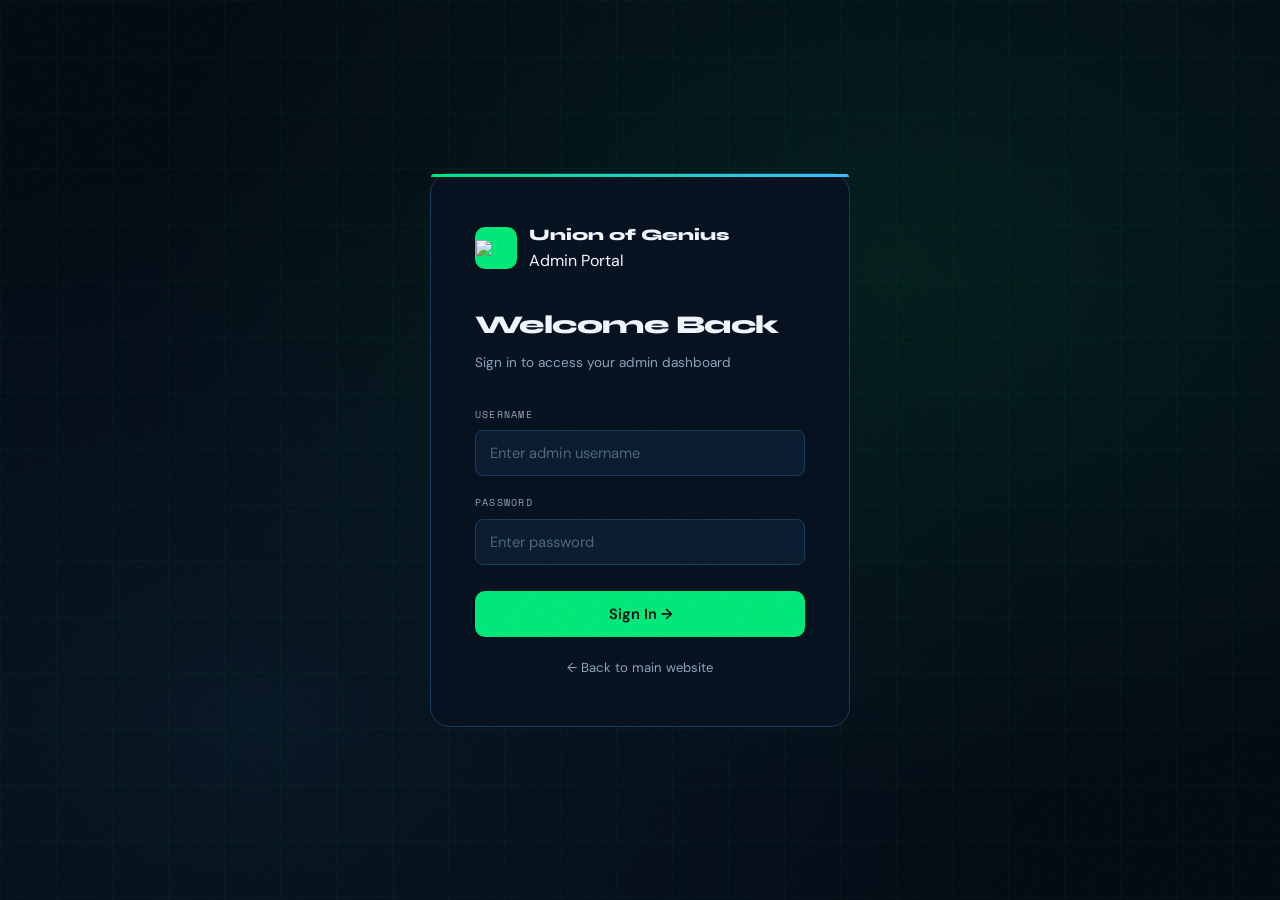
==== commit 8ab1920d: "Update admin.html" ====
--- a/admin/admin.html
+++ b/admin/admin.html
@@ -446,7 +446,7 @@
 <div id="login-screen">
   <div class="login-box">
     <div class="login-logo">
-      <div class="login-logo-icon">UG</div>
+      <div class="login-logo-icon"><img src="logo.png" width="40px"></div>
       <div>
         <div class="login-logo-text">Union of Genius</div>
         <div class="login-logo-badge">Admin Portal</div>
@@ -873,80 +873,25 @@
   <p id="toast-msg"></p>
 </div>
 
+<script src="../js/db.js"></script>
 <script>
 // ─────────────────────────────────────────────
-// CREDENTIALS  (change these to your own!)
+// ADMIN CREDENTIALS
 // ─────────────────────────────────────────────
 const ADMIN_USER = 'unionofgenius';
 const ADMIN_PASS = 'UOG@Admin2025!';
 const SESSION_KEY = 'uog_admin_session';
 
 // ─────────────────────────────────────────────
-// DB
-// ─────────────────────────────────────────────
-const DB_NAME = 'UnionOfGeniusDB';
-const DB_VERSION = 2; // bumped to add blogs + subs stores
-let db;
-
-function initDB() {
-  return new Promise((resolve, reject) => {
-    const req = indexedDB.open(DB_NAME, DB_VERSION);
-    req.onupgradeneeded = (e) => {
-      const d = e.target.result;
-      if (!d.objectStoreNames.contains('registrations')) {
-        const s = d.createObjectStore('registrations', { keyPath: 'id', autoIncrement: true });
-        s.createIndex('email', 'email', { unique: false });
-        s.createIndex('event', 'event', { unique: false });
-      }
-      if (!d.objectStoreNames.contains('contacts')) {
-        d.createObjectStore('contacts', { keyPath: 'id', autoIncrement: true });
-      }
-      if (!d.objectStoreNames.contains('blogs')) {
-        const b = d.createObjectStore('blogs', { keyPath: 'id', autoIncrement: true });
-        b.createIndex('status', 'status', { unique: false });
-      }
-      if (!d.objectStoreNames.contains('subscribers')) {
-        const sub = d.createObjectStore('subscribers', { keyPath: 'id', autoIncrement: true });
-        sub.createIndex('email', 'email', { unique: false });
-      }
-    };
-    req.onsuccess = (e) => { db = e.target.result; resolve(db); };
-    req.onerror = (e) => reject(e.target.error);
-  });
-}
-
-function dbGetAll(store) {
-  return new Promise((res, rej) => {
-    const tx = db.transaction(store, 'readonly');
-    const req = tx.objectStore(store).getAll();
-    req.onsuccess = () => res(req.result);
-    req.onerror = () => rej(req.error);
-  });
-}
-function dbAdd(store, data) {
-  return new Promise((res, rej) => {
-    const tx = db.transaction(store, 'readwrite');
-    const req = tx.objectStore(store).add(data);
-    req.onsuccess = () => res(req.result);
-    req.onerror = () => rej(req.error);
-  });
-}
-function dbPut(store, data) {
-  return new Promise((res, rej) => {
-    const tx = db.transaction(store, 'readwrite');
-    const req = tx.objectStore(store).put(data);
-    req.onsuccess = () => res(req.result);
-    req.onerror = () => rej(req.error);
-  });
-}
-function dbDelete(store, id) {
-  return new Promise((res, rej) => {
-    const tx = db.transaction(store, 'readwrite');
-    const req = tx.objectStore(store).delete(id);
-    req.onsuccess = () => res();
-    req.onerror = () => rej(req.error);
-  });
-}
+// DB — thin aliases over Supabase helpers from db.js
+// ─────────────────────────────────────────────
+function dbGetAll(table)    { return sbAdminGetAll(table); }
+function dbAdd(table, data) { return sbAdminInsert(table, data); }
+function dbPut(table, data) {
+  const { id, ...rest } = data;
+  return sbAdminUpdate(table, id, rest);
+}
+function dbDelete(table, id) { return sbAdminDelete(table, id); }
 
 // ─────────────────────────────────────────────
 // AUTH
@@ -1070,61 +1015,52 @@
 // DASHBOARD
 // ─────────────────────────────────────────────
 async function loadDashboard() {
-  const [regs, subs, msgs, blogs] = await Promise.all([
-    dbGetAll('registrations'), dbGetAll('subscribers'),
-    dbGetAll('contacts'), dbGetAll('blogs')
-  ]);
-  document.getElementById('d-total-regs').textContent = regs.length;
-  document.getElementById('d-total-subs').textContent = subs.length;
-  document.getElementById('d-total-msgs').textContent = msgs.length;
-  document.getElementById('d-total-blogs').textContent = blogs.length;
-
-  // Badges
-  document.getElementById('reg-badge').textContent = regs.length;
-  document.getElementById('sub-badge').textContent = subs.length;
-  document.getElementById('msg-badge').textContent = msgs.length;
-
-  // Recent 5 registrations
-  const tbody = document.getElementById('dash-reg-body');
-  const recent = [...regs].sort((a,b) => new Date(b.timestamp)-new Date(a.timestamp)).slice(0,5);
-  if (recent.length === 0) {
-    tbody.innerHTML = `<tr><td colspan="4"><div class="empty-state"><span class="icon">📋</span><p>No registrations yet</p></div></td></tr>`;
-  } else {
-    tbody.innerHTML = recent.map(r => `
-      <tr>
-        <td class="td-name">${escHtml(r.firstName)} ${escHtml(r.lastName)}</td>
-        <td><span class="td-event">${escHtml(eventLabel(r.event))}</span></td>
-        <td>${escHtml(r.state || '—')}</td>
-        <td class="td-date">${formatDate(r.timestamp)}</td>
-      </tr>
-    `).join('');
+  try {
+    const [regs, subs, msgs, blogs] = await Promise.all([
+      dbGetAll('registrations'), dbGetAll('subscribers'),
+      dbGetAll('contacts'), dbGetAll('blogs')
+    ]);
+    document.getElementById('d-total-regs').textContent = regs.length;
+    document.getElementById('d-total-subs').textContent = subs.length;
+    document.getElementById('d-total-msgs').textContent = msgs.length;
+    document.getElementById('d-total-blogs').textContent = blogs.length;
+    document.getElementById('reg-badge').textContent = regs.length;
+    document.getElementById('sub-badge').textContent = subs.length;
+    document.getElementById('msg-badge').textContent = msgs.length;
+
+    // Recent 5 registrations (already sorted newest-first from Supabase)
+    const tbody = document.getElementById('dash-reg-body');
+    const recent = regs.slice(0, 5);
+    tbody.innerHTML = recent.length === 0
+      ? `<tr><td colspan="4"><div class="empty-state"><span class="icon">📋</span><p>No registrations yet</p></div></td></tr>`
+      : recent.map(r => `<tr>
+          <td class="td-name">${escHtml(r.first_name)} ${escHtml(r.last_name)}</td>
+          <td><span class="td-event">${escHtml(eventLabel(r.event))}</span></td>
+          <td>${escHtml(r.state || '—')}</td>
+          <td class="td-date">${formatDate(r.created_at)}</td>
+        </tr>`).join('');
+
+    // Recent 5 messages
+    const mbody = document.getElementById('dash-msg-body');
+    const recentM = msgs.slice(0, 5);
+    mbody.innerHTML = recentM.length === 0
+      ? `<tr><td colspan="4"><div class="empty-state"><span class="icon">💬</span><p>No messages yet</p></div></td></tr>`
+      : recentM.map(m => `<tr>
+          <td class="td-name">${escHtml(m.name)}</td>
+          <td>${escHtml(m.email)}</td>
+          <td>${escHtml(m.subject)}</td>
+          <td class="td-date">${formatDate(m.created_at)}</td>
+        </tr>`).join('');
+  } catch(e) {
+    console.error('Dashboard load error:', e);
+    showToast('Error', 'Could not load data. Check your Supabase keys in js/db.js');
   }
-
-  // Recent 5 messages
-  const mbody = document.getElementById('dash-msg-body');
-  const recentM = [...msgs].sort((a,b) => new Date(b.timestamp)-new Date(a.timestamp)).slice(0,5);
-  if (recentM.length === 0) {
-    mbody.innerHTML = `<tr><td colspan="4"><div class="empty-state"><span class="icon">💬</span><p>No messages yet</p></div></td></tr>`;
-  } else {
-    mbody.innerHTML = recentM.map(m => `
-      <tr>
-        <td class="td-name">${escHtml(m.name)}</td>
-        <td>${escHtml(m.email)}</td>
-        <td>${escHtml(m.subject)}</td>
-        <td class="td-date">${formatDate(m.timestamp)}</td>
-      </tr>
-    `).join('');
-  }
-
-  // Clock
   updateClock();
 }
 
 function updateClock() {
   const el = document.getElementById('dash-time');
-  if (el) {
-    el.textContent = new Date().toLocaleString('en-GB', { weekday:'short', day:'2-digit', month:'short', year:'numeric', hour:'2-digit', minute:'2-digit' });
-  }
+  if (el) el.textContent = new Date().toLocaleString('en-GB', { weekday:'short', day:'2-digit', month:'short', year:'numeric', hour:'2-digit', minute:'2-digit' });
 }
 
 // ─────────────────────────────────────────────
@@ -1133,21 +1069,21 @@
 let _allRegs = [];
 
 async function loadRegistrations() {
-  _allRegs = await dbGetAll('registrations');
-  _allRegs.sort((a,b) => new Date(b.timestamp)-new Date(a.timestamp));
-  renderRegTable(_allRegs);
-  updateRegStats(_allRegs);
-  document.getElementById('reg-badge').textContent = _allRegs.length;
-  document.getElementById('d-total-regs').textContent = _allRegs.length;
+  try {
+    _allRegs = await dbGetAll('registrations');
+    renderRegTable(_allRegs);
+    updateRegStats(_allRegs);
+    document.getElementById('reg-badge').textContent = _allRegs.length;
+    document.getElementById('d-total-regs').textContent = _allRegs.length;
+  } catch(e) { showToast('Error', 'Could not load registrations.'); }
 }
 
 function updateRegStats(regs) {
   document.getElementById('rt-all').textContent = regs.length;
-  document.getElementById('rt-tf').textContent = regs.filter(r => r.event === 'techfest-2025').length;
-  document.getElementById('rt-ai').textContent = regs.filter(r => r.event === 'ai-summit-abuja').length;
+  document.getElementById('rt-tf').textContent  = regs.filter(r => r.event === 'techfest-2025').length;
+  document.getElementById('rt-ai').textContent  = regs.filter(r => r.event === 'ai-summit-abuja').length;
   document.getElementById('rt-git').textContent = regs.filter(r => r.event === 'girls-in-tech-ph').length;
-  document.getElementById('rt-h').textContent = regs.filter(r =>
-    r.event === 'hackathon-kano' || r.event === 'digital-literacy-enugu').length;
+  document.getElementById('rt-h').textContent   = regs.filter(r => r.event === 'hackathon-kano' || r.event === 'digital-literacy-enugu').length;
 }
 
 function renderRegTable(regs) {
@@ -1160,7 +1096,7 @@
   tbody.innerHTML = regs.map(r => `
     <tr>
       <td class="td-date">REG-${String(r.id).padStart(5,'0')}</td>
-      <td class="td-name">${escHtml(r.firstName)} ${escHtml(r.lastName)}</td>
+      <td class="td-name">${escHtml(r.first_name)} ${escHtml(r.last_name)}</td>
       <td>${escHtml(r.email)}</td>
       <td>${escHtml(r.phone || '—')}</td>
       <td>${escHtml(r.state || '—')}</td>
@@ -1168,52 +1104,43 @@
       <td><span class="td-level">${escHtml(levelLabel(r.experience))}</span></td>
       <td>${escHtml(r.organization || '—')}</td>
       <td style="color:${r.newsletter ? 'var(--accent-green)' : 'var(--text-dim)'}">${r.newsletter ? 'Yes' : 'No'}</td>
-      <td class="td-date">${formatDate(r.timestamp)}</td>
-      <td>
-        <button class="icon-btn" title="Delete" onclick="deleteReg(${r.id})">🗑</button>
-      </td>
-    </tr>
-  `).join('');
+      <td class="td-date">${formatDate(r.created_at)}</td>
+      <td><button class="icon-btn" title="Delete" onclick="deleteReg(${r.id})">🗑</button></td>
+    </tr>`).join('');
 }
 
 async function deleteReg(id) {
-  confirmDelete('Delete this registration record? This cannot be undone.', async () => {
+  confirmDelete('Delete this registration? This cannot be undone.', async () => {
     await dbDelete('registrations', id);
     showToast('Deleted', 'Registration removed.');
     loadRegistrations();
   });
 }
 
-// Search + filter
 function filterRegs() {
-  const q = document.getElementById('reg-search').value.toLowerCase();
+  const q  = document.getElementById('reg-search').value.toLowerCase();
   const ev = document.getElementById('reg-event-filter').value;
   const lv = document.getElementById('reg-level-filter').value;
-  let res = _allRegs.filter(r => {
-    const name = `${r.firstName} ${r.lastName} ${r.email}`.toLowerCase();
-    return (!q || name.includes(q)) &&
-      (!ev || r.event === ev) &&
-      (!lv || r.experience === lv);
-  });
-  renderRegTable(res);
+  renderRegTable(_allRegs.filter(r => {
+    const name = `${r.first_name} ${r.last_name} ${r.email}`.toLowerCase();
+    return (!q || name.includes(q)) && (!ev || r.event === ev) && (!lv || r.experience === lv);
+  }));
 }
 document.getElementById('reg-search').addEventListener('input', filterRegs);
 document.getElementById('reg-event-filter').addEventListener('change', filterRegs);
 document.getElementById('reg-level-filter').addEventListener('change', filterRegs);
 
-// CSV export
 function exportCSV() {
   if (_allRegs.length === 0) { showToast('Empty', 'No registrations to export.'); return; }
   const headers = ['ID','First Name','Last Name','Email','Phone','State','Organisation','Event','Level','Newsletter','Date'];
   const rows = _allRegs.map(r => [
     `REG-${String(r.id).padStart(5,'0')}`,
-    r.firstName, r.lastName, r.email, r.phone || '',
+    r.first_name, r.last_name, r.email, r.phone || '',
     r.state || '', r.organization || '', eventLabel(r.event),
     levelLabel(r.experience), r.newsletter ? 'Yes' : 'No',
-    formatDate(r.timestamp)
+    formatDate(r.created_at)
   ].map(v => `"${String(v).replace(/"/g,'""')}"`).join(','));
-  const csv = [headers.join(','), ...rows].join('\n');
-  downloadFile(csv, 'text/csv', `uog-registrations-${Date.now()}.csv`);
+  downloadFile([headers.join(','), ...rows].join('\n'), 'text/csv', `uog-registrations-${Date.now()}.csv`);
   showToast('Exported', 'CSV downloaded successfully.');
 }
 document.getElementById('export-csv-btn').addEventListener('click', exportCSV);
@@ -1224,11 +1151,11 @@
 let _blogs = [];
 
 async function loadBlogPosts() {
-  _blogs = await dbGetAll('blogs');
-  _blogs.sort((a,b) => new Date(b.createdAt)-new Date(a.createdAt));
-  renderBlogList();
-  document.getElementById('d-total-blogs').textContent = _blogs.length;
-  document.getElementById('blog-post-count').textContent = `${_blogs.length} post${_blogs.length !== 1 ? 's' : ''}`;
+  try {
+    _blogs = await dbGetAll('blogs');
+    renderBlogList();
+    document.getElementById('d-total-blogs').textContent = _blogs.length;
+  } catch(e) { showToast('Error', 'Could not load blog posts.'); }
 }
 
 function renderBlogList() {
@@ -1243,7 +1170,7 @@
       <div class="blog-list-icon">${escHtml(b.emoji || '📝')}</div>
       <div class="blog-list-info">
         <div class="blog-list-title">${escHtml(b.title)}</div>
-        <div class="blog-list-meta">${escHtml(b.category)} · ${escHtml(b.author)} · ${formatDate(b.createdAt)}</div>
+        <div class="blog-list-meta">${escHtml(b.category)} · ${escHtml(b.author)} · ${formatDate(b.created_at)}</div>
         <div style="margin-top:4px;">
           <span class="${b.status === 'live' ? 'live-badge' : 'draft-badge'}">${b.status === 'live' ? '● Live' : '◌ Draft'}</span>
         </div>
@@ -1252,11 +1179,9 @@
         <button class="icon-btn" title="Edit" onclick="editBlog(${b.id})" style="color:var(--accent-green);border-color:rgba(0,232,121,.3);">✏</button>
         <button class="icon-btn" title="Delete" onclick="deleteBlog(${b.id})">🗑</button>
       </div>
-    </div>
-  `).join('');
-}
-
-// Live preview
+    </div>`).join('');
+}
+
 ['blog-title','blog-excerpt','blog-category','blog-author'].forEach(id => {
   document.getElementById(id).addEventListener('input', updateBlogPreview);
 });
@@ -1265,38 +1190,44 @@
 });
 
 function updateBlogPreview() {
-  document.getElementById('prev-cat').textContent = document.getElementById('blog-category').value || 'Category';
-  document.getElementById('prev-title').textContent = document.getElementById('blog-title').value || 'Your blog title will appear here…';
+  document.getElementById('prev-cat').textContent     = document.getElementById('blog-category').value || 'Category';
+  document.getElementById('prev-title').textContent   = document.getElementById('blog-title').value || 'Your blog title will appear here…';
   document.getElementById('prev-excerpt').textContent = document.getElementById('blog-excerpt').value || 'Your excerpt will appear here…';
   const author = document.getElementById('blog-author').value || 'Author';
   document.getElementById('prev-meta').textContent = `${author} · ${new Date().toLocaleDateString('en-GB',{day:'2-digit',month:'short',year:'numeric'})}`;
 }
 
 async function saveBlog(status) {
-  const title = document.getElementById('blog-title').value.trim();
+  const title    = document.getElementById('blog-title').value.trim();
   const category = document.getElementById('blog-category').value;
-  const author = document.getElementById('blog-author').value.trim();
-  const excerpt = document.getElementById('blog-excerpt').value.trim();
-  const content = document.getElementById('blog-content').value.trim();
-  const emoji = document.getElementById('blog-emoji').value.trim() || '📝';
-  const editId = document.getElementById('blog-edit-id').value;
+  const author   = document.getElementById('blog-author').value.trim();
+  const excerpt  = document.getElementById('blog-excerpt').value.trim();
+  const content  = document.getElementById('blog-content').value.trim();
+  const emoji    = document.getElementById('blog-emoji').value.trim() || '📝';
+  const editId   = document.getElementById('blog-edit-id').value;
 
   if (!title || !category || !author || !excerpt || !content) {
     showToast('Incomplete', 'Please fill in all required fields.');
     return;
   }
 
-  const data = { title, category, author, excerpt, content, emoji, status, updatedAt: new Date().toISOString() };
-  if (editId) {
-    await dbPut('blogs', { ...data, id: parseInt(editId), createdAt: document.getElementById('blog-edit-id').dataset.created });
-    showToast('Updated', `"${title}" has been updated.`);
-  } else {
-    data.createdAt = new Date().toISOString();
-    await dbAdd('blogs', data);
-    showToast(status === 'live' ? 'Published!' : 'Saved as Draft', `"${title}" ${status === 'live' ? 'is now live.' : 'saved as draft.'}`);
+  // Supabase column names (snake_case, no camelCase)
+  const data = { title, category, author, excerpt, content, emoji, status, bg_color: 'linear-gradient(135deg,var(--bg-card),var(--bg-mid))' };
+
+  try {
+    if (editId) {
+      await dbPut('blogs', { ...data, id: parseInt(editId) });
+      showToast('Updated', `"${title}" has been updated.`);
+    } else {
+      await dbAdd('blogs', data);
+      showToast(status === 'live' ? 'Published!' : 'Saved as Draft', `"${title}" ${status === 'live' ? 'is now live on the site.' : 'saved as draft.'}`);
+    }
+    resetBlogForm();
+    loadBlogPosts();
+  } catch(e) {
+    console.error('Blog save error:', e);
+    showToast('Error', 'Could not save post. Check Supabase keys.');
   }
-  resetBlogForm();
-  loadBlogPosts();
 }
 
 function resetBlogForm() {
@@ -1312,15 +1243,14 @@
 function editBlog(id) {
   const b = _blogs.find(p => p.id === id);
   if (!b) return;
-  document.getElementById('blog-edit-id').value = b.id;
-  document.getElementById('blog-edit-id').dataset.created = b.createdAt;
-  document.getElementById('blog-title').value = b.title;
-  document.getElementById('blog-category').value = b.category;
-  document.getElementById('blog-author').value = b.author;
-  document.getElementById('blog-emoji').value = b.emoji || '';
-  document.getElementById('blog-excerpt').value = b.excerpt;
-  document.getElementById('blog-content').value = b.content;
-  document.getElementById('blog-status').value = b.status;
+  document.getElementById('blog-edit-id').value       = b.id;
+  document.getElementById('blog-title').value         = b.title;
+  document.getElementById('blog-category').value      = b.category;
+  document.getElementById('blog-author').value        = b.author;
+  document.getElementById('blog-emoji').value         = b.emoji || '';
+  document.getElementById('blog-excerpt').value       = b.excerpt;
+  document.getElementById('blog-content').value       = b.content;
+  document.getElementById('blog-status').value        = b.status;
   document.getElementById('blog-form-title').textContent = 'Edit Post';
   document.getElementById('excerpt-count').textContent = b.excerpt.length;
   updateBlogPreview();
@@ -1336,12 +1266,9 @@
   });
 }
 
-document.getElementById('blog-publish-btn').addEventListener('click', () => {
-  document.getElementById('blog-status').value = 'live';
-  saveBlog('live');
-});
-document.getElementById('blog-draft-btn').addEventListener('click', () => saveBlog('draft'));
-document.getElementById('blog-reset-btn').addEventListener('click', resetBlogForm);
+document.getElementById('blog-publish-btn').addEventListener('click', () => saveBlog('live'));
+document.getElementById('blog-draft-btn').addEventListener('click',   () => saveBlog('draft'));
+document.getElementById('blog-reset-btn').addEventListener('click',   resetBlogForm);
 
 // ─────────────────────────────────────────────
 // SUBSCRIPTIONS
@@ -1349,31 +1276,30 @@
 let _subs = [];
 
 async function loadSubscriptions() {
-  // Subscribers come from two sources:
-  // 1. The 'subscribers' store (direct homepage newsletter signups — future)
-  // 2. Registrations where newsletter = true
-  const [regs, directSubs] = await Promise.all([dbGetAll('registrations'), dbGetAll('subscribers')]);
-  const fromRegs = regs.filter(r => r.newsletter).map(r => ({
-    id: 'reg-' + r.id,
-    name: `${r.firstName} ${r.lastName}`,
-    email: r.email,
-    source: 'Event Registration',
-    event: eventLabel(r.event),
-    timestamp: r.timestamp,
-  }));
-  _subs = [
-    ...fromRegs,
-    ...directSubs.map(s => ({ ...s, source: 'Direct Signup', event: '—' }))
-  ].sort((a,b) => new Date(b.timestamp)-new Date(a.timestamp));
-
-  document.getElementById('sub-total').textContent = _subs.length;
-  document.getElementById('sub-from-reg').textContent = fromRegs.length;
-  document.getElementById('sub-direct').textContent = directSubs.length;
-  document.getElementById('sub-badge').textContent = _subs.length;
-  document.getElementById('d-total-subs').textContent = _subs.length;
-
-  renderSubTable(_subs);
-  renderSubChart(fromRegs, regs);
+  try {
+    const [regs, directSubs] = await Promise.all([dbGetAll('registrations'), dbGetAll('subscribers')]);
+    const fromRegs = regs.filter(r => r.newsletter).map(r => ({
+      id: 'reg-' + r.id,
+      name: `${r.first_name} ${r.last_name}`,
+      email: r.email,
+      source: 'Event Registration',
+      event: eventLabel(r.event),
+      created_at: r.created_at,
+    }));
+    _subs = [
+      ...fromRegs,
+      ...directSubs.map(s => ({ ...s, source: 'Direct Signup', event: '—' }))
+    ].sort((a,b) => new Date(b.created_at) - new Date(a.created_at));
+
+    document.getElementById('sub-total').textContent    = _subs.length;
+    document.getElementById('sub-from-reg').textContent = fromRegs.length;
+    document.getElementById('sub-direct').textContent   = directSubs.length;
+    document.getElementById('sub-badge').textContent    = _subs.length;
+    document.getElementById('d-total-subs').textContent = _subs.length;
+
+    renderSubTable(_subs);
+    renderSubChart(fromRegs, regs);
+  } catch(e) { showToast('Error', 'Could not load subscriptions.'); }
 }
 
 function renderSubTable(subs) {
@@ -1389,36 +1315,26 @@
       <td>${escHtml(s.email)}</td>
       <td><span class="td-level">${escHtml(s.source)}</span></td>
       <td>${escHtml(s.event)}</td>
-      <td class="td-date">${formatDate(s.timestamp)}</td>
-    </tr>
-  `).join('');
+      <td class="td-date">${formatDate(s.created_at)}</td>
+    </tr>`).join('');
 }
 
 function renderSubChart(fromRegs, allRegs) {
   const events = [
-    { key: 'techfest-2025', label: 'TechFest 2025' },
-    { key: 'ai-summit-abuja', label: 'AI Summit Abuja' },
-    { key: 'girls-in-tech-ph', label: 'Girls in Tech PH' },
-    { key: 'hackathon-kano', label: 'Northern Hackathon' },
-    { key: 'digital-literacy-enugu', label: 'Digital Literacy' },
+    { key: 'techfest-2025',          label: 'TechFest 2025'       },
+    { key: 'ai-summit-abuja',        label: 'AI Summit Abuja'      },
+    { key: 'girls-in-tech-ph',       label: 'Girls in Tech PH'     },
+    { key: 'hackathon-kano',         label: 'Northern Hackathon'   },
+    { key: 'digital-literacy-enugu', label: 'Digital Literacy'     },
   ];
-  const maxCount = Math.max(1, ...events.map(ev => fromRegs.filter(r => allRegs.find(a => a.id.toString() === r.id.replace('reg-','') && a.event === ev.key)).length));
-  const chart = document.getElementById('sub-chart');
-  chart.innerHTML = events.map(ev => {
-    const count = fromRegs.filter(r => {
-      const regId = r.id.toString().replace('reg-', '');
-      const origReg = allRegs.find(a => a.id.toString() === regId);
-      return origReg && origReg.event === ev.key;
-    }).length;
-    const pct = Math.round((count / maxCount) * 100);
-    return `
-      <div class="bar-row">
-        <div class="bar-label">${ev.label}</div>
-        <div class="bar-track"><div class="bar-fill" style="width:${pct}%"></div></div>
-        <div class="bar-count">${count}</div>
-      </div>
-    `;
-  }).join('');
+  const counts = events.map(ev => allRegs.filter(r => r.newsletter && r.event === ev.key).length);
+  const maxCount = Math.max(1, ...counts);
+  document.getElementById('sub-chart').innerHTML = events.map((ev, i) => `
+    <div class="bar-row">
+      <div class="bar-label">${ev.label}</div>
+      <div class="bar-track"><div class="bar-fill" style="width:${Math.round((counts[i]/maxCount)*100)}%"></div></div>
+      <div class="bar-count">${counts[i]}</div>
+    </div>`).join('');
 }
 
 document.getElementById('sub-search').addEventListener('input', function() {
@@ -1429,10 +1345,10 @@
 function exportSubs() {
   if (_subs.length === 0) { showToast('Empty', 'No subscribers to export.'); return; }
   const headers = ['Name','Email','Source','Event','Date'];
-  const rows = _subs.map(s => [s.name, s.email, s.source, s.event, formatDate(s.timestamp)]
+  const rows = _subs.map(s => [s.name, s.email, s.source, s.event, formatDate(s.created_at)]
     .map(v => `"${String(v).replace(/"/g,'""')}"`).join(','));
   downloadFile([headers.join(','), ...rows].join('\n'), 'text/csv', `uog-subscribers-${Date.now()}.csv`);
-  showToast('Exported', 'CSV downloaded successfully.');
+  showToast('Exported', 'CSV downloaded.');
 }
 
 // ─────────────────────────────────────────────
@@ -1441,11 +1357,12 @@
 let _msgs = [];
 
 async function loadContacts() {
-  _msgs = await dbGetAll('contacts');
-  _msgs.sort((a,b) => new Date(b.timestamp)-new Date(a.timestamp));
-  renderMsgTable(_msgs);
-  document.getElementById('msg-badge').textContent = _msgs.length;
-  document.getElementById('d-total-msgs').textContent = _msgs.length;
+  try {
+    _msgs = await dbGetAll('contacts');
+    renderMsgTable(_msgs);
+    document.getElementById('msg-badge').textContent    = _msgs.length;
+    document.getElementById('d-total-msgs').textContent = _msgs.length;
+  } catch(e) { showToast('Error', 'Could not load messages.'); }
 }
 
 function renderMsgTable(msgs) {
@@ -1461,12 +1378,9 @@
       <td>${escHtml(m.email)}</td>
       <td><span class="td-level">${escHtml(m.subject)}</span></td>
       <td style="max-width:240px;white-space:nowrap;overflow:hidden;text-overflow:ellipsis;">${escHtml(m.message)}</td>
-      <td class="td-date">${formatDate(m.timestamp)}</td>
-      <td>
-        <button class="icon-btn" title="Delete" onclick="deleteMsg(${m.id})">🗑</button>
-      </td>
-    </tr>
-  `).join('');
+      <td class="td-date">${formatDate(m.created_at)}</td>
+      <td><button class="icon-btn" title="Delete" onclick="deleteMsg(${m.id})">🗑</button></td>
+    </tr>`).join('');
 }
 
 document.getElementById('msg-search').addEventListener('input', function() {
@@ -1485,10 +1399,10 @@
 function exportMsgs() {
   if (_msgs.length === 0) { showToast('Empty', 'No messages to export.'); return; }
   const headers = ['Name','Email','Subject','Message','Date'];
-  const rows = _msgs.map(m => [m.name, m.email, m.subject, m.message, formatDate(m.timestamp)]
+  const rows = _msgs.map(m => [m.name, m.email, m.subject, m.message, formatDate(m.created_at)]
     .map(v => `"${String(v).replace(/"/g,'""')}"`).join(','));
   downloadFile([headers.join(','), ...rows].join('\n'), 'text/csv', `uog-messages-${Date.now()}.csv`);
-  showToast('Exported', 'CSV downloaded successfully.');
+  showToast('Exported', 'CSV downloaded.');
 }
 
 // ─────────────────────────────────────────────
@@ -1507,12 +1421,10 @@
 // INIT
 // ─────────────────────────────────────────────
 async function initAdmin() {
-  await initDB();
   loadDashboard();
   setInterval(updateClock, 60000);
 }
 
-// On load: check session
 window.addEventListener('DOMContentLoaded', async () => {
   if (checkSession()) {
     document.getElementById('login-screen').style.display = 'none';
@@ -1522,4 +1434,4 @@
 });
 </script>
 </body>
-</html>+</html>
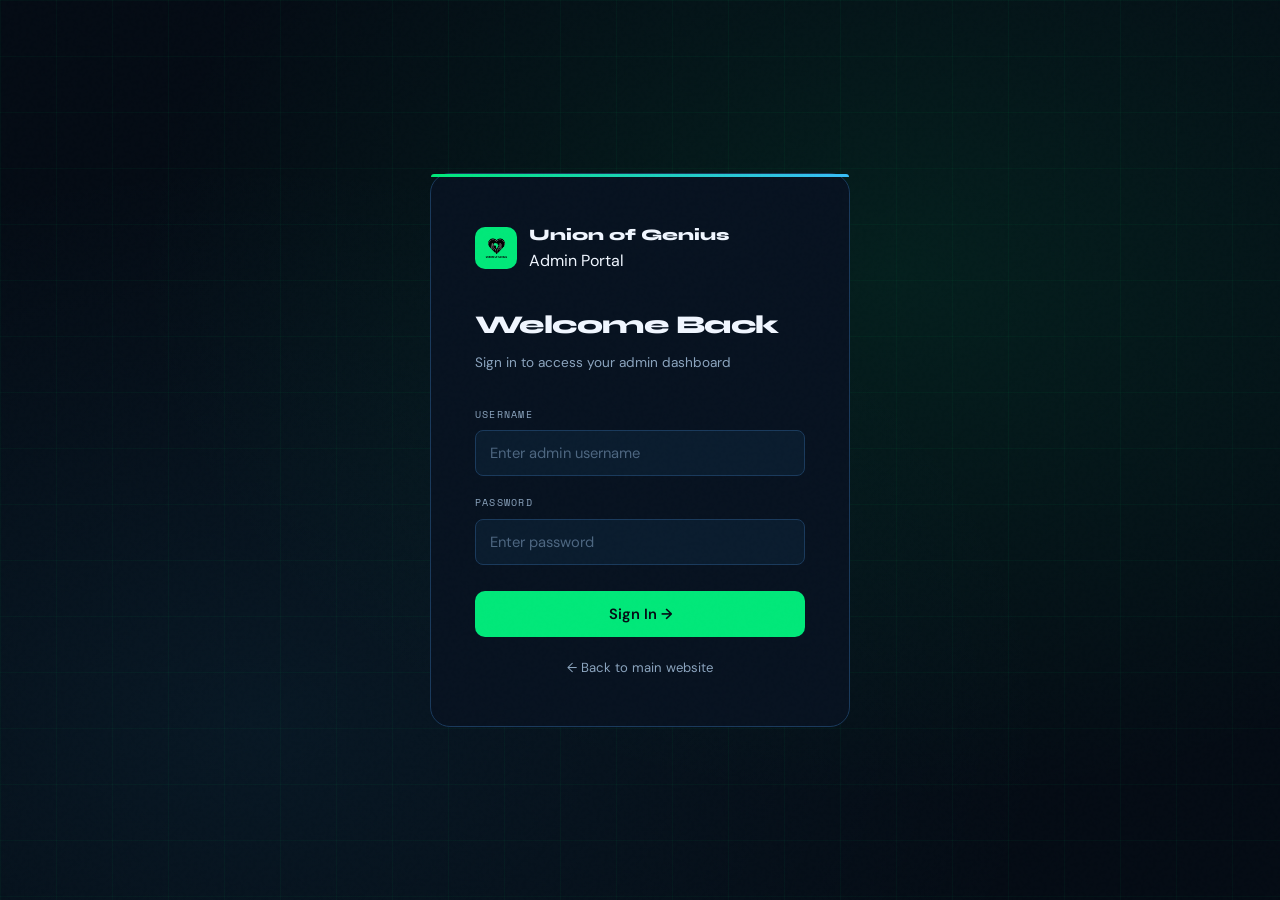
==== commit 3ac1856b: "Update admin.html" ====
--- a/admin/admin.html
+++ b/admin/admin.html
@@ -446,7 +446,7 @@
 <div id="login-screen">
   <div class="login-box">
     <div class="login-logo">
-      <div class="login-logo-icon"><img src="logo.png" width="40px"></div>
+      <div class="login-logo-icon"><img src="../logo.png" width="40px"></div>
       <div>
         <div class="login-logo-text">Union of Genius</div>
         <div class="login-logo-badge">Admin Portal</div>
@@ -487,7 +487,7 @@
   <!-- SIDEBAR -->
   <aside class="sidebar" id="sidebar">
     <div class="sidebar-logo">
-      <div class="sidebar-logo-icon">UG</div>
+      <div class="sidebar-logo-icon"><img src="../logo.png" width="40px"></div>
       <div>
         <div class="sidebar-logo-text">Union of Genius</div>
         <div class="sidebar-logo-badge">Admin Dashboard</div>
